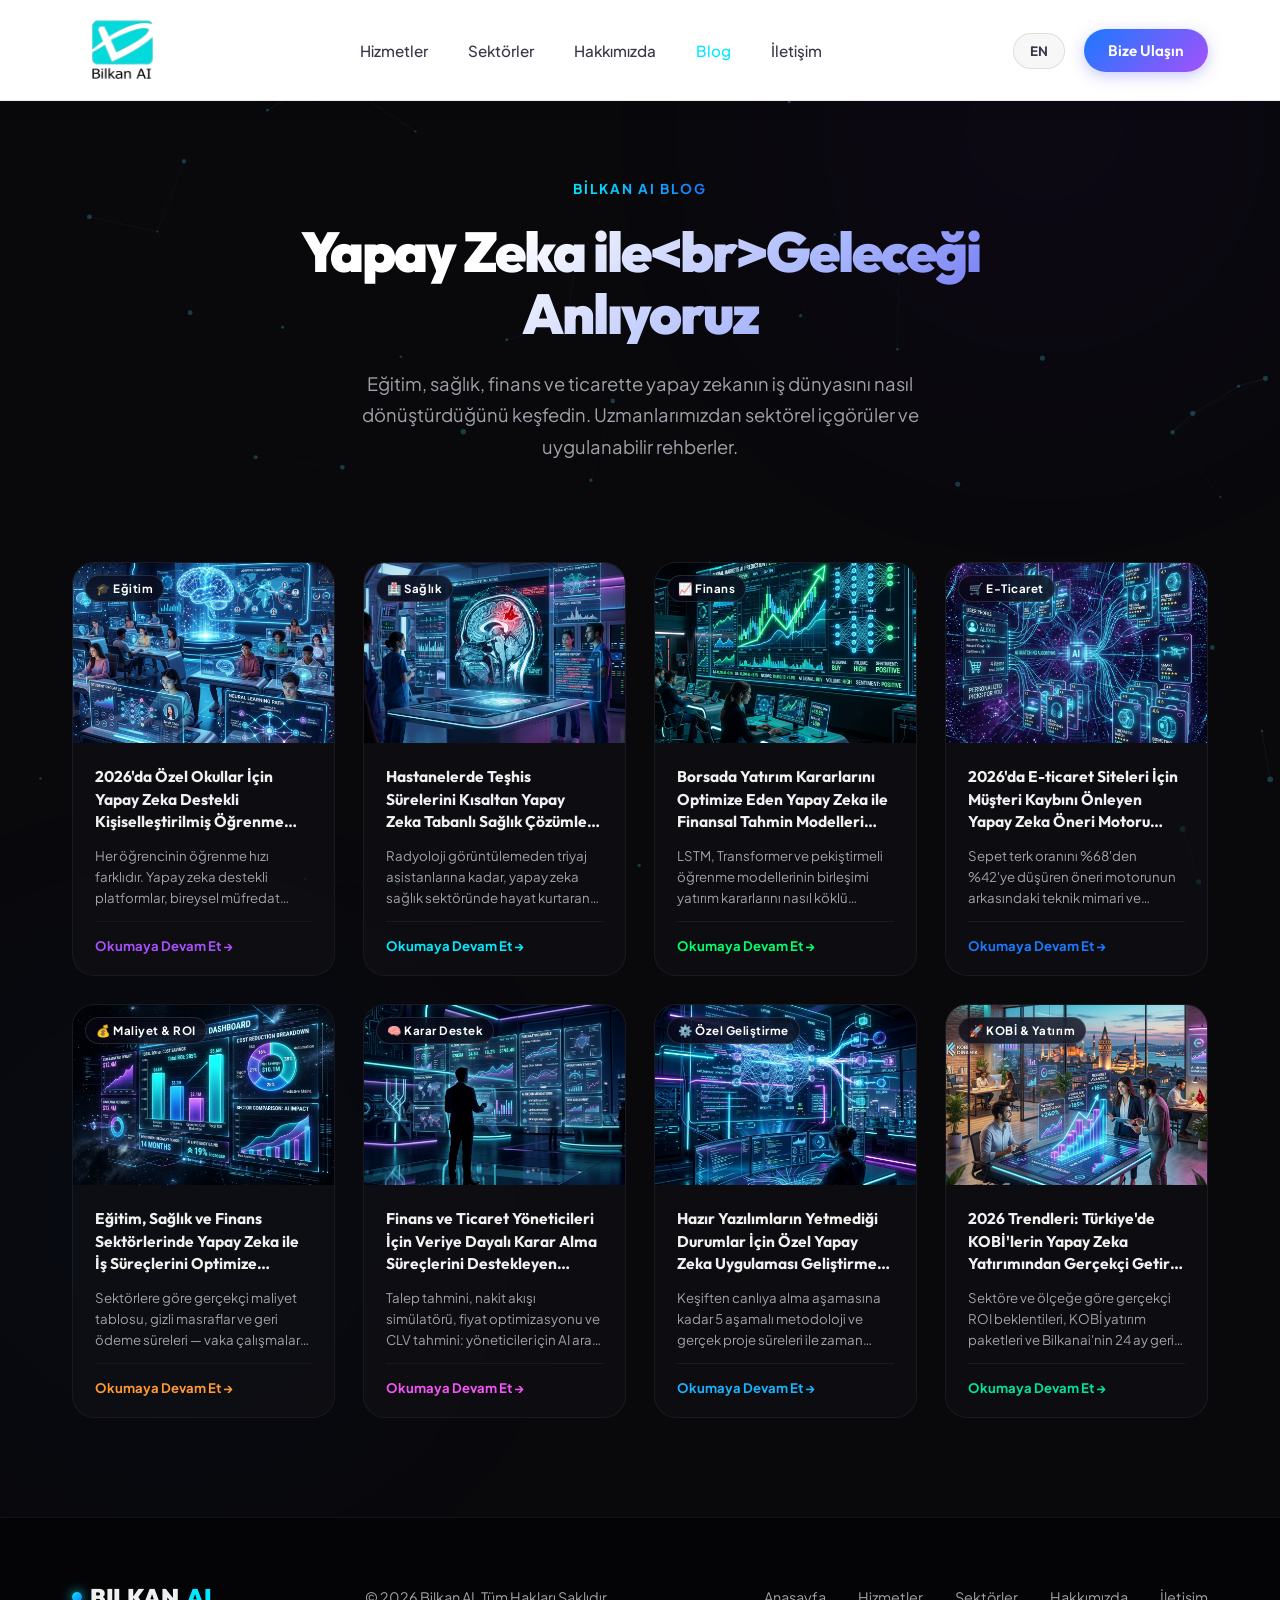
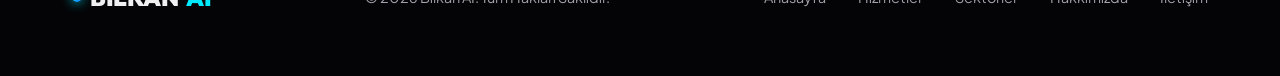
==== blog.html @ 45239075 "Initial commit with services grid and language switcher" ====
<!DOCTYPE html>
<html lang="tr">
<head>
  <meta charset="UTF-8">
  <meta name="viewport" content="width=device-width, initial-scale=1.0">
  <title data-tr="Blog – Bilkan AI | Yapay Zeka İçgörüleri" data-en="Blog – Bilkan AI | AI Insights">Blog – Bilkan AI | Yapay Zeka İçgörüleri</title>
  <meta name="description" content="Bilkan AI Blog: Eğitim, sağlık, finans ve ticarette yapay zekanın geleceğini şekillendiren içgörüler ve rehberler." data-tr-content="Bilkan AI Blog: Eğitim, sağlık, finans ve ticarette yapay zekanın geleceğini şekillendiren içgörüler ve rehberler." data-en-content="Bilkan AI Blog: Insights and guides shaping the future of AI in education, healthcare, finance, and commerce.">
  <link rel="stylesheet" href="styles.css">
  <link rel="stylesheet" href="blog.css">
</head>
<body>

  <!-- Neural Canvas Background -->
  <canvas id="neural-canvas"></canvas>
  <div class="glow-orb orb-purple"></div>
  <div class="glow-orb orb-blue"></div>

  <!-- Header -->
  <header>
    <div class="container nav-container">
      <a href="index.html" class="logo">
        <img src="bilkan ai_logo.png" alt="Bilkan AI Logo" class="logo-img">
      </a>
      <nav>
        <ul>
          <li><a href="index.html#hizmetler" data-tr="Hizmetler" data-en="Services">Hizmetler</a></li>
          <li><a href="index.html#sektorler" data-tr="Sektörler" data-en="Sectors">Sektörler</a></li>
          <li><a href="index.html#hakkimizda" data-tr="Hakkımızda" data-en="About Us">Hakkımızda</a></li>
          <li><a href="blog.html" class="nav-active" data-tr="Blog" data-en="Blog">Blog</a></li>
          <li><a href="index.html#iletisim" data-tr="İletişim" data-en="Contact">İletişim</a></li>
        </ul>
      </nav>
      <div class="header-actions">
        <button id="lang-switch" class="lang-btn" aria-label="Language Switcher">EN</button>
        <a href="index.html#iletisim" class="cta-btn" data-tr="Bize Ulaşın" data-en="Contact Us">Bize Ulaşın</a>
      </div>
    </div>
  </header>

  <!-- Blog Hero -->
  <section class="blog-hero">
    <div class="container">
      <div class="blog-hero-content">
        <span class="section-label" data-tr="Bilkan AI Blog" data-en="Bilkan AI Blog">Bilkan AI Blog</span>
        <h1 class="blog-hero-title" data-tr="Yapay Zeka ile<br>Geleceği Anlıyoruz" data-en="Understanding the<br>Future with AI">Yapay Zeka ile<br>Geleceği Anlıyoruz</h1>
        <p class="blog-hero-desc" data-tr="Eğitim, sağlık, finans ve ticarette yapay zekanın iş dünyasını nasıl dönüştürdüğünü keşfedin. Uzmanlarımızdan sektörel içgörüler ve uygulanabilir rehberler." data-en="Discover how artificial intelligence is transforming the business world in education, healthcare, finance, and commerce. Sectoral insights and actionable guides from our experts.">Eğitim, sağlık, finans ve ticarette yapay zekanın iş dünyasını nasıl dönüştürdüğünü keşfedin. Uzmanlarımızdan sektörel içgörüler ve uygulanabilir rehberler.</p>
      </div>
    </div>
  </section>

  <!-- Blog Cards Grid -->
  <section class="blog-cards-section">
    <div class="container">
      <div class="blog-grid" id="blog-grid">

        <!-- Card 1 -->
        <article class="blog-card" onclick="openPost('post-1')" style="--card-accent: hsl(270,95%,65%);">
          <div class="blog-card-img-wrap">
            <img src="blog_egitim.png" alt="Eğitimde Yapay Zeka" class="blog-card-img">
            <span class="blog-card-category" data-tr="🎓 Eğitim" data-en="🎓 Education">🎓 Eğitim</span>
          </div>
          <div class="blog-card-body">
            <h2 class="blog-card-title" data-tr="2026'da Özel Okullar İçin Yapay Zeka Destekli Kişiselleştirilmiş Öğrenme Platformu Nasıl Kurulur?" data-en="How to Set Up an AI-Powered Personalized Learning Platform for Private Schools in 2026?">2026'da Özel Okullar İçin Yapay Zeka Destekli Kişiselleştirilmiş Öğrenme Platformu Nasıl Kurulur?</h2>
            <p class="blog-card-excerpt" data-tr="Her öğrencinin öğrenme hızı farklıdır. Yapay zeka destekli platformlar, bireysel müfredat yolları çizerek akademik başarıyı kökten değiştiriyor." data-en="Every student's learning speed is different. AI-powered platforms change academic success by charting personalized curriculum paths.">Her öğrencinin öğrenme hızı farklıdır. Yapay zeka destekli platformlar, bireysel müfredat yolları çizerek akademik başarıyı kökten değiştiriyor.</p>
            <div class="blog-card-footer">
              <span class="blog-card-read" data-tr="Okumaya Devam Et →" data-en="Continue Reading →">Okumaya Devam Et →</span>
            </div>
          </div>
        </article>

        <!-- Card 2 -->
        <article class="blog-card" onclick="openPost('post-2')" style="--card-accent: hsl(185,100%,50%);">
          <div class="blog-card-img-wrap">
            <img src="blog_saglik.png" alt="Sağlıkta Yapay Zeka" class="blog-card-img">
            <span class="blog-card-category" data-tr="🏥 Sağlık" data-en="🏥 Healthcare">🏥 Sağlık</span>
          </div>
          <div class="blog-card-body">
            <h2 class="blog-card-title" data-tr="Hastanelerde Teşhis Sürelerini Kısaltan Yapay Zeka Tabanlı Sağlık Çözümleri Nelerdir?" data-en="What are the AI-Based Healthcare Solutions that Shorten Diagnosis Times in Hospitals?">Hastanelerde Teşhis Sürelerini Kısaltan Yapay Zeka Tabanlı Sağlık Çözümleri Nelerdir?</h2>
            <p class="blog-card-excerpt" data-tr="Radyoloji görüntülemeden triyaj asistanlarına kadar, yapay zeka sağlık sektöründe hayat kurtaran devrim yapıyor." data-en="From radiology imaging to triage assistants, artificial intelligence is making a life-saving revolution in the healthcare sector.">Radyoloji görüntülemeden triyaj asistanlarına kadar, yapay zeka sağlık sektöründe hayat kurtaran devrim yapıyor.</p>
            <div class="blog-card-footer">
              <span class="blog-card-read" data-tr="Okumaya Devam Et →" data-en="Continue Reading →">Okumaya Devam Et →</span>
            </div>
          </div>
        </article>

        <!-- Card 3 -->
        <article class="blog-card" onclick="openPost('post-3')" style="--card-accent: hsl(145,100%,50%);">
          <div class="blog-card-img-wrap">
            <img src="blog_finans.png" alt="Finansta Yapay Zeka" class="blog-card-img">
            <span class="blog-card-category" data-tr="📈 Finans" data-en="📈 Finance">📈 Finans</span>
          </div>
          <div class="blog-card-body">
            <h2 class="blog-card-title" data-tr="Borsada Yatırım Kararlarını Optimize Eden Yapay Zeka ile Finansal Tahmin Modelleri Nasıl Çalışır?" data-en="How Do Financial Prediction Models Work with AI to Optimize Investment Decisions in the Stock Market?">Borsada Yatırım Kararlarını Optimize Eden Yapay Zeka ile Finansal Tahmin Modelleri Nasıl Çalışır?</h2>
            <p class="blog-card-excerpt" data-tr="LSTM, Transformer ve pekiştirmeli öğrenme modellerinin birleşimi yatırım kararlarını nasıl köklü biçimde değiştiriyor?" data-en="How does the combination of LSTM, Transformer, and reinforcement learning models fundamentally change investment decisions?">LSTM, Transformer ve pekiştirmeli öğrenme modellerinin birleşimi yatırım kararlarını nasıl köklü biçimde değiştiriyor?</p>
            <div class="blog-card-footer">
              <span class="blog-card-read" data-tr="Okumaya Devam Et →" data-en="Continue Reading →">Okumaya Devam Et →</span>
            </div>
          </div>
        </article>

        <!-- Card 4 -->
        <article class="blog-card" onclick="openPost('post-4')" style="--card-accent: hsl(215,100%,55%);">
          <div class="blog-card-img-wrap">
            <img src="blog_eticaret.png" alt="E-ticarette Yapay Zeka" class="blog-card-img">
            <span class="blog-card-category" data-tr="🛒 E-Ticaret" data-en="🛒 E-Commerce">🛒 E-Ticaret</span>
          </div>
          <div class="blog-card-body">
            <h2 class="blog-card-title" data-tr="2026'da E-ticaret Siteleri İçin Müşteri Kaybını Önleyen Yapay Zeka Öneri Motoru Nasıl Geliştirilir?" data-en="How to Develop an AI Recommendation Engine that Prevents Customer Churn for E-commerce Sites in 2026?">2026'da E-ticaret Siteleri İçin Müşteri Kaybını Önleyen Yapay Zeka Öneri Motoru Nasıl Geliştirilir?</h2>
            <p class="blog-card-excerpt" data-tr="Sepet terk oranını %68'den %42'ye düşüren öneri motorunun arkasındaki teknik mimari ve gerçek dünya senaryoları." data-en="The technical architecture and real-world scenarios behind the recommendation engine that drops cart abandonment from 68% to 42%.">Sepet terk oranını %68'den %42'ye düşüren öneri motorunun arkasındaki teknik mimari ve gerçek dünya senaryoları.</p>
            <div class="blog-card-footer">
              <span class="blog-card-read" data-tr="Okumaya Devam Et →" data-en="Continue Reading →">Okumaya Devam Et →</span>
            </div>
          </div>
        </article>

        <!-- Card 5 -->
        <article class="blog-card" onclick="openPost('post-5')" style="--card-accent: hsl(30,100%,60%);">
          <div class="blog-card-img-wrap">
            <img src="blog_maliyet.png" alt="Yapay Zeka Maliyeti" class="blog-card-img">
            <span class="blog-card-category" data-tr="💰 Maliyet & ROI" data-en="💰 Cost & ROI">💰 Maliyet & ROI</span>
          </div>
          <div class="blog-card-body">
            <h2 class="blog-card-title" data-tr="Eğitim, Sağlık ve Finans Sektörlerinde Yapay Zeka ile İş Süreçlerini Optimize Etmenin Maliyeti Nedir?" data-en="What is the Cost of Optimizing Business Processes with AI in Education, Healthcare, and Finance Sectors?">Eğitim, Sağlık ve Finans Sektörlerinde Yapay Zeka ile İş Süreçlerini Optimize Etmenin Maliyeti Nedir?</h2>
            <p class="blog-card-excerpt" data-tr="Sektörlere göre gerçekçi maliyet tablosu, gizli masraflar ve geri ödeme süreleri — vaka çalışmaları ile." data-en="Realistic cost tables by sector, hidden expenses, and payback periods — with case studies.">Sektörlere göre gerçekçi maliyet tablosu, gizli masraflar ve geri ödeme süreleri — vaka çalışmaları ile.</p>
            <div class="blog-card-footer">
              <span class="blog-card-read" data-tr="Okumaya Devam Et →" data-en="Continue Reading →">Okumaya Devam Et →</span>
            </div>
          </div>
        </article>

        <!-- Card 6 -->
        <article class="blog-card" onclick="openPost('post-6')" style="--card-accent: hsl(300,90%,65%);">
          <div class="blog-card-img-wrap">
            <img src="blog_karar.png" alt="Karar Destek Sistemleri" class="blog-card-img">
            <span class="blog-card-category" data-tr="🧠 Karar Destek" data-en="🧠 Decision Support">🧠 Karar Destek</span>
          </div>
          <div class="blog-card-body">
            <h2 class="blog-card-title" data-tr="Finans ve Ticaret Yöneticileri İçin Veriye Dayalı Karar Alma Süreçlerini Destekleyen Yapay Zeka Araçları Hangileridir?" data-en="Which AI Tools Support Data-Driven Decision-Making Processes for Finance and Commerce Managers?">Finans ve Ticaret Yöneticileri İçin Veriye Dayalı Karar Alma Süreçlerini Destekleyen Yapay Zeka Araçları Hangileridir?</h2>
            <p class="blog-card-excerpt" data-tr="Talep tahmini, nakit akışı simülatörü, fiyat optimizasyonu ve CLV tahmini: yöneticiler için AI araç seti." data-en="Demand forecasting, cash flow simulator, price optimization, and CLV prediction: the AI toolkit for managers.">Talep tahmini, nakit akışı simülatörü, fiyat optimizasyonu ve CLV tahmini: yöneticiler için AI araç seti.</p>
            <div class="blog-card-footer">
              <span class="blog-card-read" data-tr="Okumaya Devam Et →" data-en="Continue Reading →">Okumaya Devam Et →</span>
            </div>
          </div>
        </article>

        <!-- Card 7 -->
        <article class="blog-card" onclick="openPost('post-7')" style="--card-accent: hsl(200,100%,55%);">
          <div class="blog-card-img-wrap">
            <img src="blog_ozel.png" alt="Özel Yapay Zeka Geliştirme" class="blog-card-img">
            <span class="blog-card-category" data-tr="⚙️ Özel Geliştirme" data-en="⚙️ Custom Dev">⚙️ Özel Geliştirme</span>
          </div>
          <div class="blog-card-body">
            <h2 class="blog-card-title" data-tr="Hazır Yazılımların Yetmediği Durumlar İçin Özel Yapay Zeka Uygulaması Geliştirmek Ne Kadar Sürer?" data-en="How Long Does It Take to Develop a Custom AI Application When Ready-Made Software is Not Enough?">Hazır Yazılımların Yetmediği Durumlar İçin Özel Yapay Zeka Uygulaması Geliştirmek Ne Kadar Sürer?</h2>
            <p class="blog-card-excerpt" data-tr="Keşiften canlıya alma aşamasına kadar 5 aşamalı metodoloji ve gerçek proje süreleri ile zaman çizelgeleri." data-en="A 5-phase methodology from discovery to launch, along with real project durations and timelines.">Keşiften canlıya alma aşamasına kadar 5 aşamalı metodoloji ve gerçek proje süreleri ile zaman çizelgeleri.</p>
            <div class="blog-card-footer">
              <span class="blog-card-read" data-tr="Okumaya Devam Et →" data-en="Continue Reading →">Okumaya Devam Et →</span>
            </div>
          </div>
        </article>

        <!-- Card 8 -->
        <article class="blog-card" onclick="openPost('post-8')" style="--card-accent: hsl(160,100%,45%);">
          <div class="blog-card-img-wrap">
            <img src="blog_kobi.png" alt="KOBİ Yapay Zeka Yatırımı" class="blog-card-img">
            <span class="blog-card-category" data-tr="🚀 KOBİ & Yatırım" data-en="🚀 SMB & Investment">🚀 KOBİ & Yatırım</span>
          </div>
          <div class="blog-card-body">
            <h2 class="blog-card-title" data-tr="2026 Trendleri: Türkiye'de KOBİ'lerin Yapay Zeka Yatırımından Gerçekçi Getiri Beklentileri Neler Olmalı?" data-en="2026 Trends: What Should Be Realistic Return Expectations from AI Investment for SMBs in Turkey?">2026 Trendleri: Türkiye'de KOBİ'lerin Yapay Zeka Yatırımından Gerçekçi Getiri Beklentileri Neler Olmalı?</h2>
            <p class="blog-card-excerpt" data-tr="Sektöre ve ölçeğe göre gerçekçi ROI beklentileri, KOBİ yatırım paketleri ve Bilkanai'nin 24 ay geri ödeme garantisi." data-en="Realistic ROI expectations by sector and scale, SMB investment packages, and Bilkanai's 24-month payback guarantee.">Sektöre ve ölçeğe göre gerçekçi ROI beklentileri, KOBİ yatırım paketleri ve Bilkanai'nin 24 ay geri ödeme garantisi.</p>
            <div class="blog-card-footer">
              <span class="blog-card-read" data-tr="Okumaya Devam Et →" data-en="Continue Reading →">Okumaya Devam Et →</span>
            </div>
          </div>
        </article>

      </div>
    </div>
  </section>

  <!-- ====== POST MODAL OVERLAY ====== -->
  <div class="post-overlay" id="post-overlay" onclick="closePost(event)">
    <div class="post-modal" id="post-modal">
      <button class="post-close" onclick="closePost(null, true)" aria-label="Kapat">✕</button>
      <div class="post-modal-inner" id="post-modal-inner"></div>
    </div>
  </div>

  <!-- ====== POST CONTENT TEMPLATES (hidden) ====== -->
  <div style="display:none">

    <!-- POST 1 TR -->
    <div id="post-1-tr">
      <div class="post-hero-img"><img src="blog_egitim.png" alt="Eğitimde Yapay Zeka"></div>
      <div class="post-meta"><span class="post-category-badge" style="--c:hsl(270,95%,65%)">🎓 Eğitim Odağı</span></div>
      <h1>2026'da Özel Okullar İçin Yapay Zeka Destekli Kişiselleştirilmiş Öğrenme Platformu Nasıl Kurulur?</h1>
      <p>Eğitim sektörü, son 5 yılda dijital dönüşümün en hızlı yaşandığı alanların başında geliyor. Özellikle özel okullar, öğrenci memnuniyetini ve akademik başarıyı artırmak için yapay zeka çözümlerine yöneliyor. Peki, 2026 yılında bir özel okul, tamamen kişiselleştirilmiş bir yapay zeka öğrenme platformunu nasıl hayata geçirebilir? İşte adım adım rehber.</p>
      <h2>Neden Kişiselleştirilmiş Öğrenme?</h2>
      <p>Her öğrencinin öğrenme hızı, tarzı ve güçlü/zayıf yönleri farklıdır. Geleneksel eğitimde "tek beden herkese uyar" yaklaşımı, birçok öğrencinin potansiyelini tam olarak kullanmasını engeller. Yapay zeka destekli platformlar, öğrencinin:</p>
      <ul><li>Hangi konularda zorlandığını,</li><li>Hangi saatlerde daha verimli çalıştığını,</li><li>Hangi öğrenme materyallerine (video, metin, interaktif test) daha iyi yanıt verdiğini analiz eder.</li></ul>
      <h2>Kurulum İçin Gereken Adımlar</h2>
      <h3>1. İhtiyaç Analizi ve Veri Toplama</h3>
      <p>Öncelikle okulun mevcut altyapısı değerlendirilir. Öğrencilerin geçmiş sınav sonuçları, devamsızlık kayıtları ve ders içi performans verileri anonimleştirilerek bir veri havuzu oluşturulur. Bu veriler, yapay zeka modelinin eğitilmesi için temel oluşturur.</p>
      <h3>2. Doğru Yapay Zeka Modelinin Seçilmesi</h3>
      <p>Bilkanai olarak, her okulun ihtiyacına göre farklı modeller öneriyoruz:</p>
      <ul><li><strong>Takviyeli öğrenme modelleri:</strong> Öğrencinin doğru cevaplarını ödüllendirerek motive eder.</li><li><strong>Doğal dil işleme (NLP):</strong> Öğrencinin yazılı ödevlerini anlamlandırır ve geri bildirim verir.</li><li><strong>Derin öğrenme:</strong> Öğrencinin uzun vadeli öğrenme kalıplarını analiz eder.</li></ul>
      <h3>3. Platform Entegrasyonu</h3>
      <p>Platform, okulun mevcut öğrenme yönetim sistemi (LMS) ile entegre çalışmalıdır. Öğretmenler, platform üzerinden öğrencilerinin anlık ilerleme raporlarını görebilir ve müdahale edebilir.</p>
      <h3>4. Öğretmen Eğitimi ve Adaptasyon Süreci</h3>
      <p>Yapay zeka, öğretmenin yerini almaz, onun işini kolaylaştırır. Öğretmenler, platformun raporlarını nasıl okuyacakları ve hangi durumlarda devreye girecekleri konusunda eğitilmelidir.</p>
      <h3>5. Sürekli İyileştirme ve Güncelleme</h3>
      <p>Yapay zeka modeli, her yeni veriyle kendini günceller. Bu nedenle platform kurulduktan sonra düzenli bakım & model yeniden eğitimi gerekir.</p>
      <h2>Örnek Kullanım Senaryosu</h2>
      <p>Bir özel okulda matematik dersinde öğrencilerin %40'ı kesirler konusunda zorlanmaktadır. Yapay zeka platformu, bu öğrencileri tespit eder ve her birine konuyu anlatan kısa videolar, adım adım çözümlü sorular ve sadece kesirler üzerine interaktif oyunlar önerir. 3 ay sonunda, zorlanan öğrencilerin <strong>%75'i başarı seviyesini ortalama üstüne çıkarır.</strong></p>
      <h2>2026 Trendleri: Neler Değişecek?</h2>
      <ul><li><strong>Sesli asistan entegrasyonu:</strong> Öğrenciler, "Sana bir sorum var" diyerek platformla konuşabilecek.</li><li><strong>Duygu analizi:</strong> Yapay zeka, öğrencinin ses tonundan motivasyon düşüklüğünü algılayacak.</li><li><strong>AR/VR ile birleşme:</strong> Soyut konular artırılmış gerçeklikle somut hale getirilecek.</li></ul>
      <div class="post-cta-box">
        <h3>Bilkanai Farkı</h3>
        <p>Biz, sadece bir yazılım sunmuyoruz. Okulunuzun ihtiyaçlarına özel: Veri gizliliği politikaları (KVKK ve GDPR uyumlu), öğretmen eğitim programları, 7/24 teknik destek ve model güncelleme hizmeti sağlıyoruz.</p>
        <a href="index.html#iletisim" class="btn-primary" style="text-decoration:none; display:inline-flex; align-items:center; gap:.5rem;">Bize Ulaşın →</a>
      </div>
    </div>

    <!-- POST 1 EN -->
    <div id="post-1-en">
      <div class="post-hero-img"><img src="blog_egitim.png" alt="AI in Education"></div>
      <div class="post-meta"><span class="post-category-badge" style="--c:hsl(270,95%,65%)">🎓 Education Focus</span></div>
      <h1>How to Set Up an AI-Powered Personalized Learning Platform for Private Schools in 2026?</h1>
      <p>The education sector has been at the forefront of the fastest digital transformation over the past 5 years. Especially private schools are turning to AI solutions to increase student satisfaction and academic success. So, how can a private school implement a fully personalized AI learning platform in 2026? Here is the step-by-step guide.</p>
      <h2>Why Personalized Learning?</h2>
      <p>Every student's learning speed, style, and strengths/weaknesses are different. Traditional education's "one size fits all" approach prevents many students from fully realizing their potential. AI-powered platforms analyze the student's:</p>
      <ul><li>Which subjects they struggle with,</li><li>Which hours they study most productively,</li><li>Which learning materials (video, text, interactive tests) they respond to better.</li></ul>
      <h2>Steps Required for Setup</h2>
      <h3>1. Needs Analysis and Data Collection</h3>
      <p>First, the school's existing infrastructure is evaluated. Students' past exam results, attendance records, and in-class performance data are anonymized to create a data pool. This data forms the basis for training the AI model.</p>
      <h3>2. Choosing the Right AI Model</h3>
      <p>As Bilkan AI, we suggest different models according to the needs of each school:</p>
      <ul><li><strong>Reinforcement learning models:</strong> Motivate students by rewarding correct answers.</li><li><strong>Natural language processing (NLP):</strong> Understand students' written homework and provide feedback.</li><li><strong>Deep learning:</strong> Analyze students' long-term learning patterns.</li></ul>
      <h3>3. Platform Integration</h3>
      <p>The platform must work integrated with the school's existing learning management system (LMS). Teachers can see their students' real-time progress reports and intervene when necessary.</p>
      <h3>4. Teacher Training and Adaptation Process</h3>
      <p>AI does not replace the teacher; it makes their job easier. Teachers must be trained on how to read the platform's reports and in which situations to intervene.</p>
      <h3>5. Continuous Improvement and Updates</h3>
      <p>The AI model updates itself with each new data point. Therefore, regular maintenance and model retraining are required after the platform is set up.</p>
      <h2>Sample Usage Scenario</h2>
      <p>In a private school math class, 40% of the students struggle with fractions. The AI platform detects these students and suggests short videos explaining the topic, step-by-step solved questions, and interactive games specifically on fractions for each of them. After 3 months, <strong>75% of the struggling students raise their success level to above average.</strong></p>
      <h2>2026 Trends: What Will Change?</h2>
      <ul><li><strong>Voice assistant integration:</strong> Students will be able to speak with the platform, saying "I have a question for you."</li><li><strong>Sentiment analysis:</strong> The AI will detect drops in motivation from the student's tone of voice.</li><li><strong>AR/VR merging:</strong> Abstract subjects will be made concrete with augmented reality.</li></ul>
      <div class="post-cta-box">
        <h3>Bilkan AI Difference</h3>
        <p>We do not just offer software. We provide solutions customized to your school's needs: Data privacy policies (KVKK and GDPR compliant), teacher training programs, 24/7 technical support, and model update services.</p>
        <a href="index.html#iletisim" class="btn-primary" style="text-decoration:none; display:inline-flex; align-items:center; gap:.5rem;">Contact Us →</a>
      </div>
    </div>

    <!-- POST 2 TR -->
    <div id="post-2-tr">
      <div class="post-hero-img"><img src="blog_saglik.png" alt="Sağlıkta Yapay Zeka"></div>
      <div class="post-meta"><span class="post-category-badge" style="--c:hsl(185,100%,50%)">🏥 Sağlık Odağı</span></div>
      <h1>Hastanelerde Teşhis Sürelerini Kısaltan Yapay Zeka Tabanlı Sağlık Çözümleri Nelerdir?</h1>
      <p>Sağlık sektöründe zaman, her şeyden önemlidir. Yanlış veya geç konulan bir teşhis, hayatlara mal olabilir. Yapay zeka, özellikle görüntüleme, laboratuvar sonuçları ve hasta geçmişi analizinde devrim yaratıyor.</p>
      <h2>Radyoloji ve Görüntüleme: Yapay Zeka Radyologlara Nasıl Yardımcı Olur?</h2>
      <p><strong>Problem:</strong> Bir radyolog, günde yüzlerce röntgen, MR veya tomografi görüntüsü incelemek zorundadır. İnsan gözü, erken evredeki küçük tümörleri veya kılcal çatlakları kaçırabilir.</p>
      <p><strong>Çözüm:</strong> Bilkanai'nin geliştirdiği derin öğrenme tabanlı görüntü analiz modelleri, bir görüntüyü saniyeler içinde tarar:</p>
      <ul><li><strong>Akciğer kanseri taraması:</strong> İnsan gözünün kaçırabileceği 2 mm'lik bir nodülü tespit eder.</li><li><strong>Beyin kanaması:</strong> BT görüntüsünü 30 saniyede analiz eder.</li><li><strong>Kemik kırıkları:</strong> Epifiz plağı bölgesindeki çatlakları %98 doğrulukla bulur.</li></ul>
      <div class="post-stat-row"><div class="post-stat"><span class="stat-num">45 dk</span><span class="stat-label">Eski teşhis süresi</span></div><div class="post-stat-arrow">→</div><div class="post-stat"><span class="stat-num" style="color:var(--accent-cyan)">8 dk</span><span class="stat-label">AI ile teşhis süresi</span></div></div>
      <h2>Laboratuvar Sonuçları Analizi</h2>
      <p>Bir kan tahlilinde 40'tan fazla parametre vardır. Yapay zeka modelimiz, tüm parametreleri birbiriyle ilişkilendirerek gizli enfeksiyonları, metabolik sendrom riskini ve hormonal dengesizlikleri rutin tahlillerde bile yakalayabilir.</p>
      <h2>Hasta Geçmişi ve Semptom Analizi: Triyajda Devrim</h2>
      <p>Bilkanai'nin NLP tabanlı triyaj asistanı, hastanın şikayetlerini, geçmiş hastalıklarını, kullandığı ilaçları, yaş ve cinsiyet bilgilerini analiz ederek bir risk skoru üretir.</p>
      <h2>2026 Trendleri</h2>
      <ul><li><strong>Giyilebilir cihaz entegrasyonu:</strong> EKG ve uyku verileri anlık analiz edilecek.</li><li><strong>Genetik veri analizi:</strong> Hastalık yatkınlıkları genomdan tahmin edilecek.</li><li><strong>Tele-tıp ile birleşme:</strong> Görüntülü muayenede AI arka planda tanı önerecek.</li></ul>
      <div class="post-cta-box">
        <h3>Bilkanai Farkı</h3>
        <p>Modellerimiz Türk hastanelerinin gerçek verileriyle eğitilmiştir, tıp fakültelerindeki uzman hekimlerle birlikte geliştirilmiştir.</p>
        <a href="index.html#iletisim" class="btn-primary" style="text-decoration:none; display:inline-flex; align-items:center; gap:.5rem;">Bize Ulaşın →</a>
      </div>
    </div>

    <!-- POST 2 EN -->
    <div id="post-2-en">
      <div class="post-hero-img"><img src="blog_saglik.png" alt="AI in Healthcare"></div>
      <div class="post-meta"><span class="post-category-badge" style="--c:hsl(185,100%,50%)">🏥 Healthcare Focus</span></div>
      <h1>What are the AI-Based Healthcare Solutions that Shorten Diagnosis Times in Hospitals?</h1>
      <p>In the healthcare sector, time is everything. A wrong or late diagnosis can cost lives. Artificial intelligence is making a revolution especially in imaging, laboratory results, and patient history analysis.</p>
      <h2>Radiology and Imaging: How AI Helps Radiologists</h2>
      <p><strong>Problem:</strong> A radiologist has to examine hundreds of X-ray, MRI, or CT images a day. The human eye can miss small early-stage tumors or hairline fractures.</p>
      <p><strong>Solution:</strong> Bilkan AI's deep learning-based image analysis models scan an image within seconds:</p>
      <ul><li><strong>Lung cancer screening:</strong> Detects a 2 mm nodule that the human eye might miss.</li><li><strong>Brain hemorrhage:</strong> Analyzes a CT image in 30 seconds.</li><li><strong>Bone fractures:</strong> Finds fractures in the epiphyseal plate area with 98% accuracy.</li></ul>
      <div class="post-stat-row"><div class="post-stat"><span class="stat-num">45 min</span><span class="stat-label">Old Diagnosis Time</span></div><div class="post-stat-arrow">→</div><div class="post-stat"><span class="stat-num" style="color:var(--accent-cyan)">8 min</span><span class="stat-label">Diagnosis with AI</span></div></div>
      <h2>Laboratory Results Analysis</h2>
      <p>There are over 40 parameters in a blood test. Our AI model correlates all parameters to detect hidden infections, metabolic syndrome risks, and hormonal imbalances even in routine tests.</p>
      <h2>Patient History and Symptom Analysis: A Revolution in Triage</h2>
      <p>Bilkan AI's NLP-based triage assistant analyzes the patient's complaints, history, medications, age, and gender info to produce a risk score.</p>
      <h2>2026 Trends</h2>
      <ul><li><strong>Wearable device integration:</strong> ECG and sleep data will be analyzed in real-time.</li><li><strong>Genetic data analysis:</strong> Disease predispositions will be predicted from the genome.</li><li><strong>Tele-medicine integration:</strong> AI will recommend diagnoses in the background during video exams.</li></ul>
      <div class="post-cta-box">
        <h3>Bilkan AI Difference</h3>
        <p>Our models are trained on real Turkish hospital data and developed together with medical specialists from top faculties.</p>
        <a href="index.html#iletisim" class="btn-primary" style="text-decoration:none; display:inline-flex; align-items:center; gap:.5rem;">Contact Us →</a>
      </div>
    </div>

    <!-- POST 3 TR -->
    <div id="post-3-tr">
      <div class="post-hero-img"><img src="blog_finans.png" alt="Finansta Yapay Zeka"></div>
      <div class="post-meta"><span class="post-category-badge" style="--c:hsl(145,100%,50%)">📈 Finans Odağı</span></div>
      <h1>Borsada Yatırım Kararlarını Optimize Eden Yapay Zeka ile Finansal Tahmin Modelleri Nasıl Çalışır?</h1>
      <p>Finans piyasaları, yüzlerce değişkenin aynı anda etkileşime girdiği karmaşık bir sistemdir. Yapay zeka ise tüm bu verileri milisaniyeler içinde işler ve en uygun yatırım kararını önerir.</p>
      <h2>Bilkanai Finans Modeli Nasıl Çalışır?</h2>
      <h3>Katman 1 – Veri Toplama ve Temizleme</h3>
      <p>Saniyede 10.000'den fazla veri noktası toplanır: hisse fiyatları, makroekonomik veriler, şirket haberleri ve sosyal medya duygu analizi.</p>
      <h3>Katman 2 – Öngörü Modelleri</h3>
      <ul><li><strong>LSTM:</strong> Zaman serisi verilerini analiz eder.</li><li><strong>Transformer modelleri:</strong> Haber metinlerindeki duyguyu sınıflandırır.</li><li><strong>Pekiştirmeli öğrenme:</strong> Sanal ortamda kârı maksimize etmeyi öğrenir.</li><li><strong>Topluluk öğrenmesi:</strong> Üç modelin tahminlerini birleştirerek nihai kararı verir.</li></ul>
      <h3>Katman 3 – Risk Yönetimi</h3>
      <p>Her tahminin yanında bir güven aralığı ve beklenen volatilite hesaplanır.</p>
      <div class="post-stat-row"><div class="post-stat"><span class="stat-num">%67</span><span class="stat-label">Günlük yön tahmini</span></div><div class="post-stat"><span class="stat-num" style="color:var(--accent-cyan)">%71</span><span class="stat-label">Haftalık başarı</span></div><div class="post-stat"><span class="stat-num" style="color:var(--accent-green)">%74</span><span class="stat-label">Aylık başarı</span></div></div>
      <h2>Gerçek Hayattan Kullanım Senaryoları</h2>
      <p><strong>Günlük yatırımcı:</strong> Ali Bey, her gün 1 saatini borsaya ayırıyor. Bilkanai mobil uygulaması sabah saat 09:30'da: <em>"Bugün THYAO için alım sinyali. Hedef fiyat: 315 TL, stop-loss: 298 TL."</em></p>
      <p><strong>Portföy yöneticisi:</strong> Bankacılık hisselerinde anormal alış emri tespit edildiğinde, yapay zeka saatlik olarak ağırlık önerisini günceller.</p>
      <div class="post-cta-box">
        <h3>Bilkanai Farkı</h3>
        <p>Modellerimiz Türkiye piyasalarına özel olarak eğitilmiştir (BIST, VİOP, Döviz). Geçmiş 10 yılın 50 milyondan fazla işlem verisini analiz ettik.</p>
        <a href="index.html#iletisim" class="btn-primary" style="text-decoration:none; display:inline-flex; align-items:center; gap:.5rem;">Bize Ulaşın →</a>
      </div>
    </div>

    <!-- POST 3 EN -->
    <div id="post-3-en">
      <div class="post-hero-img"><img src="blog_finans.png" alt="AI in Finance"></div>
      <div class="post-meta"><span class="post-category-badge" style="--c:hsl(145,100%,50%)">📈 Finance Focus</span></div>
      <h1>How Do Financial Prediction Models Work with AI to Optimize Investment Decisions in the Stock Market?</h1>
      <p>Financial markets are a complex system where hundreds of variables interact simultaneously. AI processes all this data within milliseconds and suggests the most optimal investment decision.</p>
      <h2>How the Bilkan AI Finance Model Works</h2>
      <h3>Layer 1 – Data Collection and Cleaning</h3>
      <p>More than 10,000 data points are collected per second: stock prices, macroeconomic data, corporate news, and social media sentiment analysis.</p>
      <h3>Layer 2 – Forecasting Models</h3>
      <ul><li><strong>LSTM:</strong> Analyzes time series data.</li><li><strong>Transformer models:</strong> Classifies sentiment in news texts.</li><li><strong>Reinforcement learning:</strong> Learns to maximize profit in simulated environments.</li><li><strong>Ensemble learning:</strong> Combines the predictions of the three models to make the final decision.</li></ul>
      <h3>Layer 3 – Risk Management</h3>
      <p>Alongside each prediction, a confidence interval and expected volatility are calculated.</p>
      <div class="post-stat-row"><div class="post-stat"><span class="stat-num">67%</span><span class="stat-label">Daily Trend Pred.</span></div><div class="post-stat"><span class="stat-num" style="color:var(--accent-cyan)">71%</span><span class="stat-label">Weekly Success</span></div><div class="post-stat"><span class="stat-num" style="color:var(--accent-green)">74%</span><span class="stat-label">Monthly Success</span></div></div>
      <h2>Real-Life Usage Scenarios</h2>
      <p><strong>Daily Trader:</strong> Mr. Ali devotes 1 hour a day to the stock market. The Bilkan AI mobile app sends at 09:30 AM: <em>"Buy signal for THYAO today. Target price: 315 TL, stop-loss: 298 TL."</em></p>
      <p><strong>Portfolio Manager:</strong> When abnormal buy orders are detected in banking stocks, the AI updates the weight recommendation hourly.</p>
      <div class="post-cta-box">
        <h3>Bilkan AI Difference</h3>
        <p>Our models are trained specifically for Turkish markets (BIST, VIOP, Foreign Exchange). We analyzed more than 50 million transaction data points from the past 10 years.</p>
        <a href="index.html#iletisim" class="btn-primary" style="text-decoration:none; display:inline-flex; align-items:center; gap:.5rem;">Contact Us →</a>
      </div>
    </div>

    <!-- POST 4 TR -->
    <div id="post-4-tr">
      <div class="post-hero-img"><img src="blog_eticaret.png" alt="E-ticarette Yapay Zeka"></div>
      <div class="post-meta"><span class="post-category-badge" style="--c:hsl(215,100%,55%)">🛒 Ticaret / E-ticaret Odağı</span></div>
      <h1>2026'da E-ticaret Siteleri İçin Müşteri Kaybını Önleyen Yapay Zeka Öneri Motoru Nasıl Geliştirilir?</h1>
      <p>E-ticarette en büyük sorunlardan biri sepet terki ve müşteri kaybıdır. Yapay zeka öneri motorları, doğru ürünü, doğru anda, doğru fiyatla sunarak bu kaybı önler.</p>
      <h2>Sepet Terkinin Nedenleri ve Yapay Zeka Çözümleri</h2>
      <p><strong>Neden 1: Beklenmedik ek maliyetler</strong><br>Çözüm: Yapay zeka, daha ödeme ekranına gelmeden kargo ücretini tahmin eder ve kargo bedava kampanyalı tamamlayıcı ürün önerir.</p>
      <p><strong>Neden 2: Kararsızlık</strong><br>Çözüm: Kullanıcının ürünü piyasa ortalamasının %10 üzerindeyse, sepette alternatif önerisi gösterir.</p>
      <p><strong>Neden 3: Dikkat dağılması</strong><br>Çözüm: 10 dakikadan uzun süre bekleyen kullanıcıya "Sepetini kurtar, %5 indirim: SEPET5" gönderilir.</p>
      <h2>Öneri Motorunun Teknik Mimarisi</h2>
      <p><strong>İşbirlikçi filtreleme + İçerik tabanlı filtreleme:</strong> "Sizin gibi kullanıcılar bunu da aldı" ve "Bu ürünün rengini beğendiyseniz" önerilerini hibrit olarak sunar.</p>
      <p><strong>Gerçek zamanlı A/B testi:</strong> Her kullanıcıya aynı anda 3 farklı öneri seti gönderilir, hangisinin dönüşüm oranı yüksekse o öğrenilir.</p>
      <div class="post-stat-row"><div class="post-stat"><span class="stat-num">%68</span><span class="stat-label">Eski sepet terk oranı</span></div><div class="post-stat-arrow">→</div><div class="post-stat"><span class="stat-num" style="color:var(--accent-cyan)">%42</span><span class="stat-label">AI sonrası terk oranı</span></div></div>
      <div class="post-cta-box">
        <h3>Bilkanai Farkı</h3>
        <p>Modelimiz Türk e-ticaret sitelerinin verileriyle eğitilmiştir. API'mizle 1 haftada öneri motorunuzu devreye alın. Performans garantisi: Sepet terk oranınızda 3 ay içinde en az %15 iyileşme.</p>
        <a href="index.html#iletisim" class="btn-primary" style="text-decoration:none; display:inline-flex; align-items:center; gap:.5rem;">Bize Ulaşın →</a>
      </div>
    </div>

    <!-- POST 4 EN -->
    <div id="post-4-en">
      <div class="post-hero-img"><img src="blog_eticaret.png" alt="AI in E-commerce"></div>
      <div class="post-meta"><span class="post-category-badge" style="--c:hsl(215,100%,55%)">🛒 Commerce / E-commerce Focus</span></div>
      <h1>How to Develop an AI Recommendation Engine that Prevents Customer Churn for E-commerce Sites in 2026?</h1>
      <p>One of the biggest problems in e-commerce is cart abandonment and customer churn. AI recommendation engines prevent this loss by presenting the right product, at the right time, at the right price.</p>
      <h2>Reasons for Cart Abandonment and AI Solutions</h2>
      <p><strong>Reason 1: Unexpected extra costs</strong><br>Solution: AI predicts the shipping cost before reaching the payment screen and suggests a complementary product with a free shipping campaign.</p>
      <p><strong>Reason 2: Indecision</strong><br>Solution: If the user's item is 10% above the market average, it displays alternative recommendations in the cart.</p>
      <p><strong>Reason 3: Distraction</strong><br>Solution: A user waiting for more than 10 minutes is sent "Recover your cart, 5% discount: CART5".</p>
      <h2>Technical Architecture of the Recommendation Engine</h2>
      <p><strong>Collaborative filtering + Content-based filtering:</strong> Offers a hybrid recommendation set of "Users like you also bought this" and "If you liked the color of this product".</p>
      <p><strong>Real-time A/B testing:</strong> 3 different recommendation sets are sent to each user simultaneously, learning which one has the highest conversion rate.</p>
      <div class="post-stat-row"><div class="post-stat"><span class="stat-num">68%</span><span class="stat-label">Old Aban. Rate</span></div><div class="post-stat-arrow">→</div><div class="post-stat"><span class="stat-num" style="color:var(--accent-cyan)">42%</span><span class="stat-label">Rate Post-AI</span></div></div>
      <div class="post-cta-box">
        <h3>Bilkan AI Difference</h3>
        <p>Our model is trained on Turkish e-commerce site data. Activate your recommendation engine in 1 week with our API. Performance guarantee: At least 15% improvement in your cart abandonment rate within 3 months.</p>
        <a href="index.html#iletisim" class="btn-primary" style="text-decoration:none; display:inline-flex; align-items:center; gap:.5rem;">Contact Us →</a>
      </div>
    </div>

    <!-- POST 5 TR -->
    <div id="post-5-tr">
      <div class="post-hero-img"><img src="blog_maliyet.png" alt="Yapay Zeka Maliyeti ROI"></div>
      <div class="post-meta"><span class="post-category-badge" style="--c:hsl(30,100%,60%)">💰 Sektörel Verimlilik</span></div>
      <h1>Eğitim, Sağlık ve Finans Sektörlerinde Yapay Zeka ile İş Süreçlerini Optimize Etmenin Maliyeti Nedir?</h1>
      <p>Yapay zekaya yatırım yapmayı düşünen şirketlerin ilk sorusu genellikle "Ne kadara mal olur?" oluyor. Ancak doğru soru aslında "Yatırımın geri dönüşu kaç ayda olur?" dur.</p>
      <h2>Maliyeti Belirleyen Faktörler</h2>
      <ul><li><strong>Veri miktarı ve kalitesi:</strong> Ne kadar temiz veriniz varsa proje o kadar ucuz olur.</li><li><strong>Kullanım senaryosu sayısı:</strong> Tek bir problemi çözmek mi yoksa 10 farklı problemi mi?</li><li><strong>Gerçek zamanlılık ihtiyacı:</strong> 1 saniyede yanıt mı, günde bir kez rapor mu?</li><li><strong>Altyapı seçimi:</strong> Bulut mu, kendi sunucularınız mı, hibrit mi?</li></ul>
      <h2>Sektörlere Göre Yaklaşık Maliyet Tablosu</h2>
      <div class="post-table-wrap"><table class="post-table"><thead><tr><th>Sektör</th><th>Kullanım Senaryosu</th><th>Süre</th><th>Maliyet (TL)</th><th>GSS</th></tr></thead><tbody><tr><td>Eğitim</td><td>Kişiselleştirilmiş öğrenme</td><td>4–6 ay</td><td>400.000–800.000</td><td>12–18 ay</td></tr><tr><td>Eğitim</td><td>Sınav otomasyonu</td><td>2–3 ay</td><td>150.000–300.000</td><td>6–9 ay</td></tr><tr><td>Sağlık</td><td>Radyoloji görüntü analizi</td><td>6–8 ay</td><td>600.000–1.200.000</td><td>10–14 ay</td></tr><tr><td>Sağlık</td><td>Hasta triyaj asistanı</td><td>3–4 ay</td><td>250.000–500.000</td><td>8–12 ay</td></tr><tr><td>Finans</td><td>Borsa tahmin modeli</td><td>5–7 ay</td><td>500.000–1.000.000</td><td>6–10 ay</td></tr><tr><td>Finans</td><td>Kredi risk skorlama</td><td>3–4 ay</td><td>300.000–600.000</td><td>4–6 ay</td></tr></tbody></table></div>
      <h2>Örnek Vaka: Özel Hastanede Radyoloji</h2>
      <p>500 yataklı özel hastane için geliştirilen görüntü analiz modeli ile raporlama süresi 4 günden 22 saate düştü. Yıllık ek gelir 1.200.000 TL, geri ödeme süresi: <strong>8 ay.</strong></p>
      <div class="post-cta-box">
        <h3>Bilkanai Farkı</h3>
        <p>Şeffaf fiyatlandırma, esnek ödeme (3–9 taksit) ve performans garantisi. Modeliniz çalışmazsa ücret iadesi.</p>
        <a href="index.html#iletisim" class="btn-primary" style="text-decoration:none; display:inline-flex; align-items:center; gap:.5rem;">Özel Teklif Al →</a>
      </div>
    </div>

    <!-- POST 5 EN -->
    <div id="post-5-en">
      <div class="post-hero-img"><img src="blog_maliyet.png" alt="Cost of AI ROI"></div>
      <div class="post-meta"><span class="post-category-badge" style="--c:hsl(30,100%,60%)">💰 Sectoral Efficiency</span></div>
      <h1>What is the Cost of Optimizing Business Processes with AI in Education, Healthcare, and Finance Sectors?</h1>
      <p>The first question of companies considering investing in AI is usually "How much will it cost?" However, the right question is actually "In how many months will the return on investment (ROI) occur?"</p>
      <h2>Factors Determining the Cost</h2>
      <ul><li><strong>Data quantity and quality:</strong> The cleaner your data, the cheaper the project.</li><li><strong>Number of use cases:</strong> Solving a single problem vs. 10 different problems?</li><li><strong>Real-time response requirement:</strong> 1-second response vs. once-a-day report?</li><li><strong>Infrastructure choice:</strong> Cloud vs. on-premise vs. hybrid?</li></ul>
      <h2>Approximate Cost Table by Sector</h2>
      <div class="post-table-wrap"><table class="post-table"><thead><tr><th>Sector</th><th>Use Case</th><th>Duration</th><th>Cost (TL)</th><th>Payback</th></tr></thead><tbody><tr><td>Education</td><td>Personalized learning</td><td>4–6 months</td><td>400,000–800,000</td><td>12–18 months</td></tr><tr><td>Education</td><td>Exam automation</td><td>2–3 months</td><td>150,000–300,000</td><td>6–9 months</td></tr><tr><td>Healthcare</td><td>Radiology image analysis</td><td>6–8 months</td><td>600,000–1,200,000</td><td>10–14 months</td></tr><tr><td>Healthcare</td><td>Patient triage assistant</td><td>3–4 months</td><td>250,000–500,000</td><td>8–12 months</td></tr><tr><td>Finance</td><td>Stock market prediction model</td><td>5–7 months</td><td>500,000–1,000,000</td><td>6–10 months</td></tr><tr><td>Finance</td><td>Credit risk scoring</td><td>3–4 months</td><td>300,000–600,000</td><td>4–6 months</td></tr></tbody></table></div>
      <h2>Case Study: Radiology in a Private Hospital</h2>
      <p>With the image analysis model developed for a 500-bed private hospital, report preparation time fell from 4 days to 22 hours. Annual additional revenue 1,200,000 TL, payback period: <strong>8 months.</strong></p>
      <div class="post-cta-box">
        <h3>Bilkan AI Difference</h3>
        <p>Transparent pricing, flexible payment (3–9 installments), and performance guarantee. Refund if your model does not work.</p>
        <a href="index.html#iletisim" class="btn-primary" style="text-decoration:none; display:inline-flex; align-items:center; gap:.5rem;">Get Special Offer →</a>
      </div>
    </div>

    <!-- POST 6 TR -->
    <div id="post-6-tr">
      <div class="post-hero-img"><img src="blog_karar.png" alt="Karar Destek Sistemleri AI"></div>
      <div class="post-meta"><span class="post-category-badge" style="--c:hsl(300,90%,65%)">🧠 Karar Destek</span></div>
      <h1>Finans ve Ticaret Yöneticileri İçin Veriye Dayalı Karar Alma Süreçlerini Destekleyen Yapay Zeka Araçları Hangileridir?</h1>
      <p>Bir finans direktörü veya ticaret müdürü, her gün onlarca kritik karar vermek zorundadır. İşte tam bu noktada yapay zeka destekli karar destek sistemleri devreye girer.</p>
      <h2>Bilkanai'nin Karar Destek Araçları</h2>
      <h3>Araç 1: Talep Tahmin Asistanı</h3>
      <p>Gelecek 1–6 ay boyunca, her ürün kategorisi için beklenen satış adedini mevsimsellik, kampanya takvimi, hava durumu ve rakip fiyatlarıyla birlikte tahmin eder.</p>
      <p><em>"A sınıfı kahve makinesi Nisan 2026 tahmini: 8.750 adet. Mayıs'ta %15 indirim yaparsanız 11.200'e çıkar, ancak kâr marjı %8 düşer."</em></p>
      <h3>Araç 2: Nakit Akışı Simülatörü</h3>
      <p>Şirketin önümüzdeki 3 aydaki nakit giriş/çıkışlarını, müşteri ödeme gecikmelerini de hesaba katarak simüle eder ve somut çözüm önerileri sunar.</p>
      <h3>Araç 3: Fiyat Optimizasyon Motoru</h3>
      <p>Talep esnekliği, rakip fiyatları ve stok durumuna göre her ürün için optimum fiyat önerir. Birim kârı değil, net kârı maksimize eder.</p>
      <h3>Araç 4: Müşteri Yaşam Boyu Değeri (CLV) Tahmini</h3>
      <p>Her müşterinizin önümüzdeki 12 ay boyunca ne kadar kazandıracağını tahmin eder. Böylece sadece yüksek CLV'li müşterilere özel kampanyalar yapılır.</p>
      <div class="post-cta-box">
        <h3>Bilkanai Farkı</h3>
        <p>Karar destek sistemlerimizi 1 ay boyunca kendi verilerinizle test edin, beğenmezseniz ücret ödemezsiniz. SAP, Logo, Microgram gibi sistemlerinizle entegre çalışır.</p>
        <a href="index.html#iletisim" class="btn-primary" style="text-decoration:none; display:inline-flex; align-items:center; gap:.5rem;">Bize Ulaşın →</a>
      </div>
    </div>

    <!-- POST 6 EN -->
    <div id="post-6-en">
      <div class="post-hero-img"><img src="blog_karar.png" alt="Decision Support Systems AI"></div>
      <div class="post-meta"><span class="post-category-badge" style="--c:hsl(300,90%,65%)">🧠 Decision Support</span></div>
      <h1>Which AI Tools Support Data-Driven Decision-Making Processes for Finance and Commerce Managers?</h1>
      <p>A finance director or commerce manager has to make dozens of critical decisions every day. This is precisely where AI-powered decision support systems come into play.</p>
      <h2>Bilkan AI Decision Support Tools</h2>
      <h3>Tool 1: Demand Forecasting Assistant</h3>
      <p>Forecasts the expected sales volume for each product category over the next 1–6 months, along with seasonality, campaign schedule, weather, and competitor prices.</p>
      <p><em>"Class A coffee maker April 2026 forecast: 8,750 units. If you apply a 15% discount in May, it rises to 11,200, but the profit margin drops by 8%."</em></p>
      <h3>Tool 2: Cash Flow Simulator</h3>
      <p>Simulates the company's cash inflows/outflows over the next 3 months, taking into account customer payment delays, and offers concrete solutions.</p>
      <h3>Tool 3: Price Optimization Engine</h3>
      <p>Suggests the optimum price for each product based on demand elasticity, competitor prices, and stock status. It maximizes net profit, not unit profit.</p>
      <h3>Tool 4: Customer Lifetime Value (CLV) Prediction</h3>
      <p>Predicts how much each of your customers will generate over the next 12 months. Thus, special campaigns are made only for high-CLV customers.</p>
      <div class="post-cta-box">
        <h3>Bilkan AI Difference</h3>
        <p>Test our decision support systems with your own data for 1 month; if you don't like it, you don't pay. Works integrated with systems like SAP, Logo, Microgram.</p>
        <a href="index.html#iletisim" class="btn-primary" style="text-decoration:none; display:inline-flex; align-items:center; gap:.5rem;">Contact Us →</a>
      </div>
    </div>

    <!-- POST 7 TR -->
    <div id="post-7-tr">
      <div class="post-hero-img"><img src="blog_ozel.png" alt="Özel Yapay Zeka Geliştirme"></div>
      <div class="post-meta"><span class="post-category-badge" style="--c:hsl(200,100%,55%)">⚙️ Özel Geliştirme</span></div>
      <h1>Hazır Yazılımların Yetmediği Durumlar İçin Özel Yapay Zeka Uygulaması Geliştirmek Ne Kadar Sürer?</h1>
      <p>Piyasada hazır yapay zeka araçları var ama her işletmenin ihtiyacı benzersizdir. Kalan %20'lik özgün ihtiyacınız için tam size özel bir yapay zeka uygulaması geliştirmeniz gerekebilir.</p>
      <h2>Bilkanai Metodolojisi – 5 Aşama</h2>
      <p><strong>Aşama 1: Keşif ve Fizibilite (2–4 hafta)</strong> – İhtiyaç analizi, veri kalitesi incelemesi, teknik teklif.</p>
      <p><strong>Aşama 2: Prototip / MVP (4–8 hafta)</strong> – En kritik 1 özelliği çalışan "proof of concept" model.</p>
      <p><strong>Aşama 3: Tam Sürüm (8–16 hafta)</strong> – Tüm özellikler, güvenlik, ölçeklenebilirlik, kullanıcı arayüzü.</p>
      <p><strong>Aşama 4: Test ve Kabul (2–4 hafta)</strong> – Ekibinizin sistemi kullanması, hata raporlaması, düzeltmeler.</p>
      <p><strong>Aşama 5: Canlıya Alma (1–2 hafta)</strong> – Kurulum, personel eğitimi, dokümantasyon teslimi.</p>
      <p><strong>Toplam: Ortalama 12–20 hafta (3–5 ay)</strong></p>
      <h2>Gerçek Proje Örnekleri</h2>
      <p><strong>Otomotiv yan sanayi – Kalite kontrol:</strong> 14 haftada metal parçalardaki çatlakları %96 doğrulukla tespit. Geri ödeme: 5 ay.</p>
      <p><strong>Perakende zinciri – Raf düzeni:</strong> 18 haftada raf optimizasyonu, satışlar %12 arttı. Geri ödeme: 7 ay.</p>
      <p><strong>Banka – Kredi başvurusu:</strong> 22 haftada inceleme süresi 25 dakikadan 2 dakikaya düştü. Geri ödeme: 3 ay.</p>
      <div class="post-cta-box">
        <h3>Bilkanai Farkı</h3>
        <p>Agile yaklaşım: 2 haftada bir çalışan ara versiyon gösteririz. Sabit fiyat + zaman garantisi: süreyi aşarsak ekstra gün ücreti almayız.</p>
        <a href="index.html#iletisim" class="btn-primary" style="text-decoration:none; display:inline-flex; align-items:center; gap:.5rem;">Görüşme Talep Et →</a>
      </div>
    </div>

    <!-- POST 7 EN -->
    <div id="post-7-en">
      <div class="post-hero-img"><img src="blog_ozel.png" alt="Custom AI Development"></div>
      <div class="post-meta"><span class="post-category-badge" style="--c:hsl(200,100%,55%)">⚙️ Custom Development</span></div>
      <h1>How Long Does It Take to Develop a Custom AI Application When Ready-Made Software is Not Enough?</h1>
      <p>There are ready-made AI tools on the market, but every business's needs are unique. For the remaining 20% of your specific needs, you may need to develop a custom AI application tailored just for you.</p>
      <h2>Bilkan AI Methodology – 5 Phases</h2>
      <p><strong>Phase 1: Discovery & Feasibility (2–4 weeks)</strong> – Needs analysis, data quality review, technical proposal.</p>
      <p><strong>Phase 2: Prototype / MVP (4–8 weeks)</strong> – A "proof of concept" model running the single most critical feature.</p>
      <p><strong>Phase 3: Full Version (8–16 weeks)</strong> – All features, security, scalability, user interface.</p>
      <p><strong>Phase 4: Testing & Acceptance (2–4 weeks)</strong> – Your team testing the system, bug reporting, corrections.</p>
      <p><strong>Phase 5: Launch (1–2 weeks)</strong> – Installation, staff training, handover of documentation.</p>
      <p><strong>Total: Average 12–20 weeks (3–5 months)</strong></p>
      <h2>Real Project Examples</h2>
      <p><strong>Automotive sub-industry – Quality control:</strong> Detected cracks in metal parts with 96% accuracy in 14 weeks. Payback: 5 months.</p>
      <p><strong>Retail chain – Shelf layout:</strong> Shelf optimization in 18 weeks, sales increased by 12%. Payback: 7 months.</p>
      <p><strong>Bank – Credit application:</strong> Review time fell from 25 minutes to 2 minutes in 22 weeks. Payback: 3 months.</p>
      <div class="post-cta-box">
        <h3>Bilkan AI Difference</h3>
        <p>Agile approach: We show working intermediate versions every 2 weeks. Fixed price + time guarantee: we do not charge extra daily fees if we exceed the duration.</p>
        <a href="index.html#iletisim" class="btn-primary" style="text-decoration:none; display:inline-flex; align-items:center; gap:.5rem;">Request Consultation →</a>
      </div>
    </div>

    <!-- POST 8 TR -->
    <div id="post-8-tr">
      <div class="post-hero-img"><img src="blog_kobi.png" alt="KOBİ Yapay Zeka Yatırımı"></div>
      <div class="post-meta"><span class="post-category-badge" style="--c:hsl(160,100%,45%)">🚀 KOBİ & Yatırım</span></div>
      <h1>2026 Trendleri: Türkiye'de KOBİ'lerin Yapay Zeka Yatırımından Gerçekçi Getiri Beklentileri Neler Olmalı?</h1>
      <p>Türkiye'deki KOBİ'ler yapay zekaya yatırım yapmak istiyor ancak çoğu zaman gerçekçi olmayan beklentilerle yola çıkıyor. Bu yazıda, 2026 yılında KOBİ'lerin yapay zekadan ne bekleyebileceğini veriyle anlatıyoruz.</p>
      <h2>KOBİ'ler için Yapay Zeka Yatırımının 4 Temel Kuralı</h2>
      <p><strong>Kural 1:</strong> Yapay zeka bir "sihirli değnek" değil, bir "hesap makinesi"dir. Gerçekçi beklenti: %15–25 verimlilik artışı.</p>
      <p><strong>Kural 2:</strong> Önce verinizi düzene sokun. Proje süresinin %30–40'ı veri temizliğine gidecek.</p>
      <p><strong>Kural 3:</strong> İnsan + yapay zeka = en iyi sonuç. Çalışan sayınız azalmaz, her çalışanın üretkenliği artar.</p>
      <p><strong>Kural 4:</strong> En hızlı getiri müşteriyle ilgili alanlarda olur (3–6 ay).</p>
      <h2>Sektörlere Göre 2026 Getiri Beklentileri</h2>
      <div class="post-stat-row" style="flex-wrap:wrap; gap:1rem;">
        <div class="post-stat"><span class="stat-num">12–18 ay</span><span class="stat-label">Eğitim GSS</span></div>
        <div class="post-stat"><span class="stat-num" style="color:var(--accent-cyan)">6–10 ay</span><span class="stat-label">Sağlık GSS</span></div>
        <div class="post-stat"><span class="stat-num" style="color:var(--accent-green)">8–12 ay</span><span class="stat-label">Finans GSS</span></div>
        <div class="post-stat"><span class="stat-num" style="color:hsl(30,100%,60%)">5–9 ay</span><span class="stat-label">Ticaret GSS</span></div>
      </div>
      <h2>Bilkanai'nin KOBİ'lere Özel Paketleri</h2>
      <p><strong>Paket 1: Keşif Paketi</strong> – 9.900 TL. 2 haftalık keşif, özel fırsat raporu, önceliklendirme matrisi.</p>
      <p><strong>Paket 2: Başlangıç (MVP)</strong> – 45.000 TL'den. Tek iş süreci, 6 haftada teslim, ilk yıl bakım dahil.</p>
      <p><strong>Paket 3: Kurumsal</strong> – Özel teklif. Birden fazla süreç, 3–5 ay, 3 yıl destek dahil.</p>
      <div class="post-cta-box">
        <h3>24 Ay Geri Ödeme Garantisi</h3>
        <p>Hiçbir KOBİ müşterimiz yaptığı yatırımı 24 aydan daha uzun sürede geri ödemedi. Siz de geri ödemezseniz, farkı biz tazmin ederiz.</p>
        <a href="index.html#iletisim" class="btn-primary" style="text-decoration:none; display:inline-flex; align-items:center; gap:.5rem;">Ücretsiz Ön Görüşme →</a>
      </div>
    </div>

    <!-- POST 8 EN -->
    <div id="post-8-en">
      <div class="post-hero-img"><img src="blog_kobi.png" alt="SMB AI Investment"></div>
      <div class="post-meta"><span class="post-category-badge" style="--c:hsl(160,100%,45%)">🚀 SMB & Investment</span></div>
      <h1>2026 Trends: What Should Be Realistic Return Expectations from AI Investment for SMBs in Turkey?</h1>
      <p>SMBs in Turkey want to invest in AI, but they often set out with unrealistic expectations. In this article, we explain with data what SMBs can expect from AI in 2026.</p>
      <h2>4 Core Rules of AI Investment for SMBs</h2>
      <p><strong>Rule 1:</strong> AI is not a "magic wand," it is a "calculator." Realistic expectation: 15–25% efficiency increase.</p>
      <p><strong>Rule 2:</strong> Get your data in order first. 30–40% of the project duration will be spent on data cleaning.</p>
      <p><strong>Rule 3:</strong> Human + AI = best result. Your headcount will not drop, but the productivity of each employee will increase.</p>
      <p><strong>Rule 4:</strong> The fastest return occurs in customer-related areas (3–6 months).</p>
      <h2>2026 Return Expectations by Sector</h2>
      <div class="post-stat-row" style="flex-wrap:wrap; gap:1rem;">
        <div class="post-stat"><span class="stat-num">12–18 mos</span><span class="stat-label">Education ROI</span></div>
        <div class="post-stat"><span class="stat-num" style="color:var(--accent-cyan)">6–10 mos</span><span class="stat-label">Healthcare ROI</span></div>
        <div class="post-stat"><span class="stat-num" style="color:var(--accent-green)">8–12 mos</span><span class="stat-label">Finance ROI</span></div>
        <div class="post-stat"><span class="stat-num" style="color:hsl(30,100%,60%)">5–9 mos</span><span class="stat-label">Commerce ROI</span></div>
      </div>
      <h2>Bilkan AI's Special Packages for SMBs</h2>
      <h3>Package 1: Discovery Package</h3>
      <p>9,900 TL. 2-week discovery, custom opportunities report, prioritization matrix.</p>
      <h3>Package 2: Starter (MVP)</h3>
      <p>Starting from 45,000 TL. Single business process, delivered in 6 weeks, first year maintenance included.</p>
      <h3>Package 3: Enterprise</h3>
      <p>Custom quote. Multiple processes, 3–5 months, 3 years support included.</p>
      <div class="post-cta-box">
        <h3>24-Month Payback Guarantee</h3>
        <p>None of our SMB clients had a payback period longer than 24 months. If your investment does not pay back in 24 months, we will compensate the difference.</p>
        <a href="index.html#iletisim" class="btn-primary" style="text-decoration:none; display:inline-flex; align-items:center; gap:.5rem;">Free Consultation →</a>
      </div>
    </div>

  </div><!-- end hidden templates -->

  <!-- Footer -->
  <footer>
    <div class="container footer-container">
      <a href="index.html" class="logo footer-logo">
        <div class="logo-dot"></div>
        BILKAN<span>AI</span>
      </a>
      <div class="footer-copy" data-tr="© 2026 Bilkan AI. Tüm Hakları Saklıdır." data-en="© 2026 Bilkan AI. All Rights Reserved.">© 2026 Bilkan AI. Tüm Hakları Saklıdır.</div>
      <div class="footer-links">
        <a href="index.html" data-tr="Anasayfa" data-en="Home">Anasayfa</a>
        <a href="index.html#hizmetler" data-tr="Hizmetler" data-en="Services">Hizmetler</a>
        <a href="index.html#sektorler" data-tr="Sektörler" data-en="Sectors">Sektörler</a>
        <a href="index.html#hakkimizda" data-tr="Hakkımızda" data-en="About Us">Hakkımızda</a>
        <a href="index.html#iletisim" data-tr="İletişim" data-en="Contact">İletişim</a>
      </div>
    </div>
  </footer>

  <script src="script.js"></script>
  <script>
    // 3D card tilt effect
    document.querySelectorAll('.blog-card').forEach(card => {
      card.addEventListener('mousemove', e => {
        const r = card.getBoundingClientRect();
        const x = e.clientX - r.left;
        const y = e.clientY - r.top;
        const cx = r.width / 2, cy = r.height / 2;
        const rotX = ((y - cy) / cy) * -10;
        const rotY = ((x - cx) / cx) * 10;
        card.style.transform = `perspective(1000px) rotateX(${rotX}deg) rotateY(${rotY}deg) translateY(-8px)`;
        card.style.setProperty('--mouse-x', `${(x / r.width) * 100}%`);
        card.style.setProperty('--mouse-y', `${(y / r.height) * 100}%`);
      });
      card.addEventListener('mouseleave', () => {
        card.style.transform = 'perspective(1000px) rotateX(0deg) rotateY(0deg) translateY(0)';
      });
    });

    // Modal open/close (Language-aware)
    function openPost(id) {
      const currentLang = localStorage.getItem('lang') || 'tr';
      const langId = `${id}-${currentLang}`;
      const template = document.getElementById(langId) || document.getElementById(id);
      if (!template) return;
      
      const content = template.innerHTML;
      document.getElementById('post-modal-inner').innerHTML = content;
      const overlay = document.getElementById('post-overlay');
      overlay.classList.add('active');
      document.body.style.overflow = 'hidden';
      document.getElementById('post-modal').scrollTop = 0;
    }
    
    function closePost(e, force) {
      if (force || (e && e.target === document.getElementById('post-overlay'))) {
        document.getElementById('post-overlay').classList.remove('active');
        document.body.style.overflow = '';
      }
    }
    document.addEventListener('keydown', e => {
      if (e.key === 'Escape') closePost(null, true);
    });
  </script>
</body>
</html>
---- styles.css ----
/* 
  Bilkan AI - Premium Stylesheet
  Design System: Dark mode, cyber gradients, fluid typography, 3D card tilts, and typing prompts
*/

@import url('https://fonts.googleapis.com/css2?family=Outfit:wght@300;400;500;600;700;900&family=Plus+Jakarta+Sans:wght@300;400;500;600;700&display=swap');

:root {
  --bg-dark: hsl(240, 15%, 4%);
  --bg-card: hsla(240, 15%, 8%, 0.6);
  --bg-card-hover: hsla(240, 15%, 12%, 0.85);
  --border-color: hsla(240, 10%, 20%, 0.4);
  --border-glow: hsla(210, 100%, 65%, 0.15);
  
  /* Accent Gradients */
  --primary-glow: radial-gradient(circle at 50% 50%, hsla(244, 96%, 60%, 0.15), transparent 60%);
  --accent-cyan: hsl(185, 100%, 50%);
  --accent-blue: hsl(215, 100%, 55%);
  --accent-purple: hsl(270, 95%, 65%);
  --accent-green: hsl(145, 100%, 50%);
  
  /* Text */
  --text-main: hsl(0, 0%, 94%);
  --text-muted: hsl(240, 5%, 65%);
  --text-accent: hsl(210, 100%, 75%);
  
  /* Font Families */
  --font-title: 'Outfit', sans-serif;
  --font-body: 'Plus Jakarta Sans', sans-serif;
  
  --transition-smooth: all 0.4s cubic-bezier(0.16, 1, 0.3, 1);
  --transition-elastic: all 0.6s cubic-bezier(0.25, 1.1, 0.5, 1.15);
}

/* Reset and Core Styles */
* {
  box-sizing: border-box;
  margin: 0;
  padding: 0;
  -webkit-font-smoothing: antialiased;
}

html {
  scroll-behavior: smooth;
  background-color: var(--bg-dark);
  color: var(--text-main);
  font-family: var(--font-body);
  overflow-x: hidden;
}

body {
  position: relative;
  min-height: 100vh;
}

/* Neural Network Background Canvas */
#neural-canvas {
  position: fixed;
  top: 0;
  left: 0;
  width: 100%;
  height: 100%;
  z-index: -2;
  pointer-events: none;
  opacity: 0.75;
}

/* Glowing Radial Orbs in Background */
.glow-orb {
  position: absolute;
  width: 600px;
  height: 600px;
  border-radius: 50%;
  filter: blur(140px);
  pointer-events: none;
  z-index: -1;
  opacity: 0.4;
}

.orb-purple {
  top: -10%;
  right: -5%;
  background: radial-gradient(circle, hsla(270, 95%, 55%, 0.25) 0%, transparent 70%);
  animation: float-slow 18s ease-in-out infinite;
}

.orb-blue {
  bottom: 10%;
  left: -10%;
  background: radial-gradient(circle, hsla(215, 100%, 50%, 0.2) 0%, transparent 70%);
  animation: float-slow 24s ease-in-out infinite alternate;
}

/* Custom Scrollbar */
::-webkit-scrollbar {
  width: 8px;
}
::-webkit-scrollbar-track {
  background: var(--bg-dark);
}
::-webkit-scrollbar-thumb {
  background: hsl(240, 10%, 20%);
  border-radius: 4px;
}
::-webkit-scrollbar-thumb:hover {
  background: hsl(240, 10%, 30%);
}

/* Layout Utilities */
.container {
  max-width: 1200px;
  margin: 0 auto;
  padding: 0 2rem;
}

/* Header & Navigation */
header {
  position: fixed;
  top: 0;
  left: 0;
  width: 100%;
  z-index: 100;
  backdrop-filter: none;
  -webkit-backdrop-filter: none;
  border-bottom: 1px solid rgba(0, 0, 0, 0.08);
  background: #ffffff;
  box-shadow: 0 2px 20px rgba(0, 0, 0, 0.08);
  transition: var(--transition-smooth);
}

.nav-container {
  display: flex;
  justify-content: space-between;
  align-items: center;
  height: 100px;
}

.logo {
  display: flex;
  align-items: center;
  text-decoration: none;
  transition: var(--transition-smooth);
}

.logo:hover {
  opacity: 0.85;
  transform: scale(1.03);
}

.logo-img {
  height: 96px;
  width: auto;
  object-fit: contain;
  display: block;
  mix-blend-mode: multiply;
  transition: var(--transition-smooth);
}

.logo:hover .logo-img {
  filter: drop-shadow(0 0 10px hsla(215, 100%, 55%, 0.35));
  transform: scale(1.03);
}

nav ul {
  display: flex;
  list-style: none;
  gap: 2.5rem;
}

nav ul li a {
  font-size: 0.95rem;
  font-weight: 500;
  text-decoration: none;
  color: hsl(240, 15%, 25%);
  transition: var(--transition-smooth);
  position: relative;
  padding: 0.5rem 0;
}

nav ul li a::after {
  content: '';
  position: absolute;
  bottom: 0;
  left: 0;
  width: 0;
  height: 2px;
  background: linear-gradient(90deg, var(--accent-cyan), var(--accent-blue));
  transition: var(--transition-smooth);
}

nav ul li a:hover {
  color: hsl(240, 15%, 5%);
}

nav ul li a:hover::after {
  width: 100%;
}

.cta-btn {
  display: inline-flex;
  align-items: center;
  justify-content: center;
  background: linear-gradient(135deg, var(--accent-blue), var(--accent-purple));
  border: none;
  color: #ffffff;
  padding: 0.75rem 1.5rem;
  border-radius: 100px;
  font-family: var(--font-title);
  font-weight: 600;
  font-size: 0.95rem;
  text-decoration: none;
  cursor: pointer;
  transition: var(--transition-elastic);
  position: relative;
  overflow: hidden;
  box-shadow: 0 4px 15px rgba(99, 102, 241, 0.35);
}

.cta-btn::before {
  content: '';
  position: absolute;
  top: 0;
  left: -100%;
  width: 100%;
  height: 100%;
  background: linear-gradient(90deg, transparent, rgba(255, 255, 255, 0.15), transparent);
  transition: 0.5s;
}

.cta-btn:hover {
  transform: translateY(-3px);
  border-color: hsla(215, 100%, 65%, 0.8);
  box-shadow: 0 0 20px hsla(215, 100%, 55%, 0.3);
}

.cta-btn:hover::before {
  left: 100%;
}

/* Language Switcher Button */
.lang-btn {
  background: rgba(0, 0, 0, 0.03);
  border: 1px solid rgba(0, 0, 0, 0.1);
  color: hsl(240, 15%, 25%);
  padding: 0.5rem 1rem;
  border-radius: 100px;
  font-family: var(--font-title);
  font-weight: 600;
  font-size: 0.85rem;
  cursor: pointer;
  transition: var(--transition-smooth);
  display: inline-flex;
  align-items: center;
  gap: 0.5rem;
  margin-right: 1rem;
  outline: none;
}

.lang-btn:hover {
  background: rgba(0, 0, 0, 0.07);
  border-color: rgba(0, 0, 0, 0.25);
  color: hsl(240, 15%, 5%);
  box-shadow: 0 2px 8px rgba(0, 0, 0, 0.05);
  transform: translateY(-1px);
}

.lang-btn:active {
  transform: translateY(0);
}

/* Hero Section */
.hero {
  padding: 180px 0 100px 0;
  min-height: 100vh;
  display: flex;
  align-items: center;
  position: relative;
  overflow: hidden;
}

.hero-grid {
  display: grid;
  grid-template-columns: 1.1fr 0.9fr;
  gap: 4rem;
  align-items: center;
}

.hero-content {
  display: flex;
  flex-direction: column;
  gap: 1.5rem;
}

.hero-tagline {
  align-self: flex-start;
  display: inline-flex;
  align-items: center;
  gap: 0.5rem;
  background: rgba(255, 255, 255, 0.03);
  border: 1px solid var(--border-color);
  padding: 0.5rem 1rem;
  border-radius: 100px;
  font-size: 0.85rem;
  font-weight: 600;
  text-transform: uppercase;
  letter-spacing: 1px;
  color: var(--text-accent);
  box-shadow: inset 0 1px 1px rgba(255, 255, 255, 0.05);
}

.hero-tagline .pulse {
  width: 6px;
  height: 6px;
  background-color: var(--accent-cyan);
  border-radius: 50%;
  box-shadow: 0 0 8px var(--accent-cyan);
  animation: pulse-glow 1.5s infinite;
}

.hero-title {
  font-family: var(--font-title);
  font-size: 4rem;
  font-weight: 900;
  line-height: 1.1;
  letter-spacing: -2px;
  background: linear-gradient(135deg, #ffffff 30%, #a5b4fc 70%, #6366f1 100%);
  -webkit-background-clip: text;
  -webkit-text-fill-color: transparent;
}

.hero-desc {
  font-size: 1.2rem;
  line-height: 1.6;
  color: var(--text-muted);
  max-width: 540px;
}

.hero-actions {
  display: flex;
  gap: 1.25rem;
  margin-top: 1.5rem;
}

.btn-primary {
  background: linear-gradient(135deg, var(--accent-blue), var(--accent-purple));
  color: white;
  border: none;
  font-weight: 700;
  padding: 1rem 2rem;
  border-radius: 12px;
  display: inline-flex;
  align-items: center;
  gap: 0.75rem;
  font-family: var(--font-title);
  font-size: 1.05rem;
  text-decoration: none;
  cursor: pointer;
  transition: var(--transition-elastic);
  box-shadow: 0 4px 20px rgba(99, 102, 241, 0.4);
}

.btn-primary:hover {
  transform: translateY(-4px) scale(1.02);
  box-shadow: 0 10px 25px rgba(99, 102, 241, 0.6);
}

.btn-secondary {
  background: transparent;
  color: var(--text-main);
  border: 1px solid var(--border-color);
  font-weight: 600;
  padding: 1rem 2rem;
  border-radius: 12px;
  display: inline-flex;
  align-items: center;
  font-family: var(--font-title);
  font-size: 1.05rem;
  text-decoration: none;
  cursor: pointer;
  transition: var(--transition-smooth);
}

.btn-secondary:hover {
  background: rgba(255, 255, 255, 0.05);
  border-color: var(--text-muted);
}

/* LLM Typewriter Display Container */
.llm-mockup {
  position: relative;
  background: rgba(13, 12, 25, 0.65);
  border: 1px solid var(--border-color);
  border-radius: 18px;
  padding: 1.5rem;
  box-shadow: 0 20px 40px rgba(0, 0, 0, 0.4),
              inset 0 1px 0 rgba(255, 255, 255, 0.05);
  backdrop-filter: blur(20px);
  -webkit-backdrop-filter: blur(20px);
  display: flex;
  flex-direction: column;
  gap: 1.25rem;
  overflow: hidden;
  height: 380px;
}

.llm-mockup::before {
  content: '';
  position: absolute;
  top: -100px;
  right: -100px;
  width: 250px;
  height: 250px;
  background: radial-gradient(circle, hsla(185, 100%, 50%, 0.1) 0%, transparent 70%);
  z-index: -1;
  pointer-events: none;
}

.llm-header {
  display: flex;
  justify-content: space-between;
  align-items: center;
  border-bottom: 1px solid rgba(255, 255, 255, 0.05);
  padding-bottom: 0.75rem;
}

.llm-dots {
  display: flex;
  gap: 6px;
}

.llm-dot {
  width: 10px;
  height: 10px;
  border-radius: 50%;
  background: hsla(240, 5%, 30%, 0.6);
}

.llm-dots .dot-r { background: #ff5f56; }
.llm-dots .dot-y { background: #ffbd2e; }
.llm-dots .dot-g { background: #27c93f; }

.llm-status {
  font-size: 0.75rem;
  font-family: monospace;
  color: var(--text-muted);
  display: flex;
  align-items: center;
  gap: 0.5rem;
}

.llm-pulse {
  width: 5px;
  height: 5px;
  border-radius: 50%;
  background-color: var(--accent-green);
  animation: pulse-glow 1s infinite;
}

.llm-body {
  flex-grow: 1;
  display: flex;
  flex-direction: column;
  gap: 1rem;
  font-family: 'Outfit', monospace;
  font-size: 0.9rem;
  line-height: 1.5;
  overflow-y: auto;
  padding-right: 0.25rem;
}

.chat-bubble {
  padding: 0.85rem 1.1rem;
  border-radius: 12px;
  max-width: 90%;
  animation: fadeIn 0.4s ease-out forwards;
}

.bubble-user {
  background: rgba(255, 255, 255, 0.04);
  border: 1px solid rgba(255, 255, 255, 0.05);
  align-self: flex-end;
  color: var(--text-main);
  border-bottom-right-radius: 2px;
}

.bubble-assistant {
  background: linear-gradient(135deg, hsla(244, 96%, 60%, 0.1), hsla(215, 100%, 55%, 0.05));
  border: 1px solid hsla(215, 100%, 55%, 0.15);
  align-self: flex-start;
  color: hsl(210, 100%, 85%);
  border-bottom-left-radius: 2px;
}

.cursor-blink {
  display: inline-block;
  width: 2px;
  height: 15px;
  background-color: var(--accent-cyan);
  margin-left: 2px;
  animation: cursor-flash 0.8s infinite;
  vertical-align: middle;
}

/* Sections Core */
section {
  padding: 100px 0;
  position: relative;
}

.section-header {
  text-align: center;
  margin-bottom: 5rem;
  display: flex;
  flex-direction: column;
  align-items: center;
  gap: 1rem;
}

.section-label {
  font-size: 0.85rem;
  font-weight: 700;
  letter-spacing: 2px;
  text-transform: uppercase;
  color: var(--accent-cyan);
  background: linear-gradient(90deg, var(--accent-cyan), var(--accent-blue));
  -webkit-background-clip: text;
  -webkit-text-fill-color: transparent;
}

.section-title {
  font-family: var(--font-title);
  font-size: 2.75rem;
  font-weight: 800;
  letter-spacing: -1px;
}

.section-desc {
  max-width: 600px;
  color: var(--text-muted);
  font-size: 1.1rem;
  line-height: 1.6;
}

/* 3D Interactive Rotating Image Cards Section */
.sectors-grid {
  display: grid;
  grid-template-columns: repeat(2, 1fr);
  gap: 2.5rem;
  perspective: 1200px; /* Perspective context for children tilt */
}

.sector-card {
  position: relative;
  background: var(--bg-card);
  border: 1px solid var(--border-color);
  border-radius: 24px;
  padding: 2.5rem;
  display: flex;
  flex-direction: column;
  gap: 2rem;
  overflow: hidden;
  transition: transform 0.15s ease-out, box-shadow 0.3s ease;
  transform-style: preserve-3d;
  cursor: pointer;
}

.sector-card::before {
  content: '';
  position: absolute;
  top: 0;
  left: 0;
  right: 0;
  bottom: 0;
  background: radial-gradient(circle at var(--mouse-x, 50%) var(--mouse-y, 50%), 
                              hsla(215, 100%, 65%, 0.08) 0%, 
                              transparent 50%);
  opacity: 0;
  transition: opacity 0.5s ease;
  pointer-events: none;
  z-index: 2;
}

.sector-card:hover::before {
  opacity: 1;
}

.sector-card:hover {
  background: var(--bg-card-hover);
  border-color: hsla(215, 100%, 65%, 0.25);
  box-shadow: 0 30px 60px rgba(0, 0, 0, 0.4),
              0 0 40px hsla(215, 100%, 55%, 0.05);
}

.card-content {
  transform: translateZ(35px); /* Push text/headings out slightly in 3D space */
  display: flex;
  flex-direction: column;
  gap: 0.75rem;
  z-index: 3;
}

.card-tag {
  align-self: flex-start;
  font-size: 0.75rem;
  font-weight: 700;
  text-transform: uppercase;
  color: var(--accent-purple);
  letter-spacing: 1px;
}

.sector-card:nth-child(even) .card-tag {
  color: var(--accent-cyan);
}

.card-title {
  font-family: var(--font-title);
  font-size: 1.75rem;
  font-weight: 800;
  color: var(--text-main);
}

.card-desc {
  color: var(--text-muted);
  line-height: 1.6;
  font-size: 0.95rem;
}

/* Image Visual Display inside Cards */
.card-visual-wrapper {
  position: relative;
  width: 100%;
  height: 220px;
  background: rgba(0, 0, 0, 0.3);
  border: 1px solid rgba(255, 255, 255, 0.04);
  border-radius: 16px;
  overflow: hidden;
  display: flex;
  align-items: center;
  justify-content: center;
  transform: translateZ(50px); /* Push the interactive image further forward to create parallax depth */
  transition: var(--transition-smooth);
}

.card-visual-canvas {
  width: 100%;
  height: 100%;
  position: absolute;
  top: 0;
  left: 0;
  z-index: 1;
}

.card-visual-art {
  width: 100%;
  height: 100%;
  object-fit: cover;
  transition: transform 0.2s ease-out;
  transform: scale(1.05);
  z-index: 1;
}

/* Icon indicator overlay */
.card-icon-overlay {
  position: absolute;
  bottom: 1.5rem;
  right: 1.5rem;
  width: 44px;
  height: 44px;
  border-radius: 50%;
  background: var(--bg-dark);
  border: 1px solid var(--border-color);
  display: flex;
  align-items: center;
  justify-content: center;
  color: var(--text-main);
  transform: translateZ(60px);
  transition: var(--transition-elastic);
  z-index: 4;
}

.sector-card:hover .card-icon-overlay {
  background: var(--text-main);
  color: var(--bg-dark);
  transform: translateZ(70px) scale(1.1);
  box-shadow: 0 10px 20px rgba(0, 0, 0, 0.3);
}

/* About Section Styles */
.about-grid {
  display: grid;
  grid-template-columns: 1fr 1fr;
  gap: 5rem;
  align-items: center;
}

.about-visual {
  position: relative;
  display: flex;
  justify-content: center;
  align-items: center;
}

.about-glow {
  position: absolute;
  width: 350px;
  height: 350px;
  background: radial-gradient(circle, hsla(270, 95%, 65%, 0.15) 0%, transparent 70%);
  filter: blur(40px);
  animation: pulse-glow 4s infinite alternate;
}

.interactive-mesh {
  border: 1px solid var(--border-color);
  background: rgba(255, 255, 255, 0.02);
  backdrop-filter: blur(10px);
  border-radius: 24px;
  padding: 3rem;
  width: 100%;
  max-width: 450px;
  display: flex;
  flex-direction: column;
  gap: 1.5rem;
  box-shadow: 0 30px 60px rgba(0, 0, 0, 0.4);
  position: relative;
  overflow: hidden;
}

.mesh-row {
  display: flex;
  align-items: center;
  justify-content: space-between;
  border-bottom: 1px solid rgba(255, 255, 255, 0.05);
  padding-bottom: 1rem;
}

.mesh-row:last-child {
  border-bottom: none;
  padding-bottom: 0;
}

.mesh-label {
  font-weight: 600;
  font-size: 0.9rem;
  color: var(--text-muted);
}

.mesh-val {
  font-family: var(--font-title);
  font-weight: 800;
  font-size: 1.15rem;
  color: var(--accent-cyan);
}

/* Showcase Section */
.showcase-grid {
  display: grid;
  grid-template-columns: 0.8fr 1.2fr;
  gap: 4rem;
  align-items: center;
}

.showcase-visual {
  background: rgba(13, 12, 25, 0.8);
  border: 1px solid var(--border-color);
  border-radius: 20px;
  padding: 2rem;
  box-shadow: 0 30px 50px rgba(0, 0, 0, 0.4);
  position: relative;
  height: 400px;
  display: flex;
  flex-direction: column;
  justify-content: space-between;
  overflow: hidden;
}

.widget-header {
  display: flex;
  justify-content: space-between;
  align-items: center;
  margin-bottom: 1rem;
}

.widget-title {
  font-size: 0.85rem;
  font-weight: 700;
  color: var(--text-muted);
  text-transform: uppercase;
  letter-spacing: 1px;
}

.widget-canvas-container {
  flex-grow: 1;
  position: relative;
  width: 100%;
  height: 250px;
}

.showcase-canvas {
  width: 100%;
  height: 100%;
}

.widget-stats {
  display: flex;
  justify-content: space-around;
  background: rgba(255, 255, 255, 0.02);
  border: 1px solid rgba(255, 255, 255, 0.05);
  border-radius: 12px;
  padding: 0.75rem;
  margin-top: 1rem;
}

.stat-item {
  text-align: center;
}

.stat-label {
  font-size: 0.7rem;
  color: var(--text-muted);
  text-transform: uppercase;
}

.stat-value {
  font-family: var(--font-title);
  font-weight: 800;
  font-size: 1.1rem;
  color: var(--accent-green);
}

/* Testimonial Section */
.testimonials {
  background: linear-gradient(180deg, transparent, rgba(99, 102, 241, 0.03), transparent);
}

.testimonial-card {
  background: rgba(255, 255, 255, 0.02);
  border: 1px solid var(--border-color);
  border-radius: 24px;
  padding: 3.5rem;
  max-width: 800px;
  margin: 0 auto;
  text-align: center;
  position: relative;
  box-shadow: 0 20px 40px rgba(0, 0, 0, 0.2);
}

.testimonial-card::before {
  content: "“";
  position: absolute;
  top: 1rem;
  left: 3rem;
  font-size: 8rem;
  font-family: var(--font-title);
  line-height: 1;
  color: hsla(215, 100%, 65%, 0.05);
  pointer-events: none;
}

.testimonial-text {
  font-size: 1.5rem;
  line-height: 1.6;
  font-weight: 500;
  color: var(--text-main);
  margin-bottom: 2rem;
}

.testimonial-author {
  font-family: var(--font-title);
  font-size: 1.2rem;
  font-weight: 700;
  color: var(--text-main);
}

.testimonial-rating {
  color: #ffbd2e;
  font-size: 1.1rem;
  margin-top: 0.5rem;
}

/* Contact Section */
.contact-grid {
  display: grid;
  grid-template-columns: 0.9fr 1.1fr;
  gap: 4rem;
  align-items: start;
}

.contact-info {
  display: flex;
  flex-direction: column;
  gap: 2rem;
}

.contact-card {
  background: rgba(255, 255, 255, 0.02);
  border: 1px solid var(--border-color);
  border-radius: 20px;
  padding: 2rem;
  display: flex;
  align-items: center;
  gap: 1.5rem;
}

.contact-icon {
  width: 56px;
  height: 56px;
  border-radius: 16px;
  background: hsla(215, 100%, 55%, 0.1);
  border: 1px solid hsla(215, 100%, 55%, 0.2);
  display: flex;
  align-items: center;
  justify-content: center;
  color: var(--accent-cyan);
}

.contact-details h4 {
  font-family: var(--font-title);
  font-size: 1.1rem;
  margin-bottom: 0.25rem;
}

.contact-details a, .contact-details p {
  color: var(--text-muted);
  text-decoration: none;
  font-size: 0.95rem;
  transition: var(--transition-smooth);
}

.contact-details a:hover {
  color: var(--accent-cyan);
}

/* Google Maps Embed Container */
.map-container {
  width: 100%;
  height: 250px;
  border-radius: 20px;
  overflow: hidden;
  border: 1px solid var(--border-color);
  margin-top: 1rem;
  box-shadow: 0 10px 30px rgba(0, 0, 0, 0.3);
}

.map-container iframe {
  width: 100%;
  height: 100%;
  border: 0;
  filter: invert(90%) hue-rotate(180deg) opacity(0.65) contrast(1.1) grayscale(0.2);
  transition: var(--transition-smooth);
}

.map-container iframe:hover {
  opacity: 0.9;
  filter: invert(90%) hue-rotate(180deg) opacity(0.9) contrast(1.1);
}

.contact-form {
  background: rgba(255, 255, 255, 0.01);
  border: 1px solid var(--border-color);
  border-radius: 24px;
  padding: 3rem;
  display: flex;
  flex-direction: column;
  gap: 1.5rem;
  box-shadow: 0 30px 60px rgba(0, 0, 0, 0.4);
  backdrop-filter: blur(12px);
  -webkit-backdrop-filter: blur(12px);
}

.form-group {
  display: flex;
  flex-direction: column;
  gap: 0.5rem;
}

.form-group label {
  font-size: 0.85rem;
  font-weight: 600;
  color: var(--text-muted);
  text-transform: uppercase;
  letter-spacing: 0.5px;
}

.form-group input, .form-group textarea {
  background: rgba(0, 0, 0, 0.3);
  border: 1px solid var(--border-color);
  border-radius: 12px;
  padding: 1rem;
  color: var(--text-main);
  font-family: var(--font-body);
  font-size: 0.95rem;
  transition: var(--transition-smooth);
}

.form-group input:focus, .form-group textarea:focus {
  outline: none;
  border-color: var(--accent-blue);
  box-shadow: 0 0 15px hsla(215, 100%, 55%, 0.15);
  background: rgba(0, 0, 0, 0.55);
}

.form-group textarea {
  resize: vertical;
  min-height: 120px;
}

/* Footer Section */
footer {
  border-top: 1px solid var(--border-color);
  padding: 4rem 0;
  background: hsl(240, 15%, 2%);
}

.footer-container {
  display: flex;
  justify-content: space-between;
  align-items: center;
}

.footer-copy {
  color: var(--text-muted);
  font-size: 0.9rem;
}

.footer-links {
  display: flex;
  gap: 2rem;
}

.footer-links a {
  color: var(--text-muted);
  text-decoration: none;
  font-size: 0.9rem;
  transition: var(--transition-smooth);
}

.footer-links a:hover {
  color: var(--text-main);
}

/* Footer text logo */
.footer-logo {
  display: flex;
  align-items: center;
  gap: 0.5rem;
  font-family: var(--font-title);
  font-size: 1.5rem;
  font-weight: 900;
  text-decoration: none;
  color: var(--text-main);
  letter-spacing: -0.5px;
}

.footer-logo span {
  color: var(--accent-cyan);
}

.logo-dot {
  width: 10px;
  height: 10px;
  background: linear-gradient(135deg, var(--accent-cyan), var(--accent-blue));
  border-radius: 50%;
  box-shadow: 0 0 12px var(--accent-cyan);
  animation: pulse-glow 2s infinite;
  flex-shrink: 0;
}

/* Animations */
@keyframes fadeIn {
  from { opacity: 0; transform: translateY(10px); }
  to { opacity: 1; transform: translateY(0); }
}

@keyframes cursor-flash {
  0%, 100% { opacity: 0; }
  50% { opacity: 1; }
}

@keyframes pulse-glow {
  0%, 100% { transform: scale(1); opacity: 0.8; }
  50% { transform: scale(1.15); opacity: 1; filter: brightness(1.2); }
}

@keyframes float-slow {
  0% { transform: translateY(0) rotate(0deg); }
  50% { transform: translateY(-25px) rotate(5deg); }
  100% { transform: translateY(0) rotate(0deg); }
}

/* Mobile & Tablet Responsiveness */
@media (max-width: 1024px) {
  .hero-grid {
    grid-template-columns: 1fr;
    gap: 3rem;
  }
  .hero-content {
    text-align: center;
    align-items: center;
  }
  .hero-desc {
    margin: 0 auto;
  }
  .hero-actions {
    justify-content: center;
  }
  .sectors-grid {
    grid-template-columns: 1fr;
  }
  .about-grid, .showcase-grid, .contact-grid {
    grid-template-columns: 1fr;
    gap: 3rem;
  }
  .about-visual {
    order: -1;
  }
  .interactive-mesh {
    margin: 0 auto;
  }
}

@media (max-width: 768px) {
  .hero-title {
    font-size: 2.75rem;
  }
  nav {
    display: none; /* In a full build, this would be a hamburger menu, but let's keep it minimal and elegant */
  }
  .header-actions {
    display: flex;
  }
  .section-title {
    font-size: 2.25rem;
  }
  .contact-form {
    padding: 2rem;
  }
  .footer-container {
    flex-direction: column;
    gap: 1.5rem;
    text-align: center;
  }
}
---- blog.css ----
/* =======================================
   Bilkan AI – Blog Stylesheet
   ======================================= */

/* Blog Hero */
.blog-hero {
  padding: 180px 0 80px;
  text-align: center;
  position: relative;
}

.blog-hero-content {
  display: flex;
  flex-direction: column;
  align-items: center;
  gap: 1.5rem;
  max-width: 760px;
  margin: 0 auto;
}

.blog-hero-title {
  font-family: var(--font-title);
  font-size: 3.5rem;
  font-weight: 900;
  letter-spacing: -2px;
  line-height: 1.1;
  background: linear-gradient(135deg, #ffffff 30%, #a5b4fc 70%, #6366f1 100%);
  -webkit-background-clip: text;
  -webkit-text-fill-color: transparent;
}

.blog-hero-desc {
  font-size: 1.15rem;
  color: var(--text-muted);
  line-height: 1.7;
  max-width: 600px;
}

/* =======================================
   Blog Cards Grid
   ======================================= */
.blog-cards-section {
  padding: 20px 0 100px;
}

.blog-grid {
  display: grid;
  grid-template-columns: repeat(4, 1fr);
  gap: 1.75rem;
}

/* 3D Blog Card */
.blog-card {
  position: relative;
  background: var(--bg-card);
  border: 1px solid var(--border-color);
  border-radius: 22px;
  overflow: hidden;
  cursor: pointer;
  transition: box-shadow 0.3s ease;
  transform-style: preserve-3d;
  transform: perspective(1000px);
  display: flex;
  flex-direction: column;
}

.blog-card::before {
  content: '';
  position: absolute;
  inset: 0;
  background: radial-gradient(
    circle at var(--mouse-x, 50%) var(--mouse-y, 50%),
    color-mix(in srgb, var(--card-accent) 12%, transparent) 0%,
    transparent 55%
  );
  opacity: 0;
  transition: opacity 0.4s ease;
  pointer-events: none;
  z-index: 2;
  border-radius: 22px;
}

.blog-card:hover::before {
  opacity: 1;
}

.blog-card:hover {
  box-shadow:
    0 30px 60px rgba(0, 0, 0, 0.5),
    0 0 0 1px color-mix(in srgb, var(--card-accent) 30%, transparent);
}

/* Card Image */
.blog-card-img-wrap {
  position: relative;
  width: 100%;
  height: 180px;
  overflow: hidden;
  flex-shrink: 0;
}

.blog-card-img {
  width: 100%;
  height: 100%;
  object-fit: cover;
  display: block;
  transition: transform 0.5s cubic-bezier(0.16, 1, 0.3, 1);
}

.blog-card:hover .blog-card-img {
  transform: scale(1.07);
}

/* Category Badge on image */
.blog-card-category {
  position: absolute;
  top: 12px;
  left: 12px;
  background: rgba(8, 7, 20, 0.75);
  backdrop-filter: blur(8px);
  border: 1px solid rgba(255,255,255,0.12);
  color: #fff;
  font-size: 0.72rem;
  font-weight: 700;
  letter-spacing: 0.5px;
  padding: 5px 10px;
  border-radius: 100px;
  z-index: 3;
}

/* Card Body */
.blog-card-body {
  padding: 1.4rem 1.4rem 1.25rem;
  display: flex;
  flex-direction: column;
  gap: 0.75rem;
  flex-grow: 1;
  position: relative;
  z-index: 3;
}

.blog-card-title {
  font-family: var(--font-title);
  font-size: 0.97rem;
  font-weight: 700;
  line-height: 1.45;
  color: var(--text-main);
  display: -webkit-box;
  -webkit-line-clamp: 3;
  -webkit-box-orient: vertical;
  overflow: hidden;
}

.blog-card-excerpt {
  font-size: 0.83rem;
  color: var(--text-muted);
  line-height: 1.6;
  display: -webkit-box;
  -webkit-line-clamp: 3;
  -webkit-box-orient: vertical;
  overflow: hidden;
  flex-grow: 1;
}

.blog-card-footer {
  margin-top: auto;
  padding-top: 0.75rem;
  border-top: 1px solid var(--border-color);
}

.blog-card-read {
  font-size: 0.82rem;
  font-weight: 700;
  color: var(--card-accent, var(--accent-cyan));
  transition: letter-spacing 0.3s ease;
}

.blog-card:hover .blog-card-read {
  letter-spacing: 0.5px;
}

/* =======================================
   Post Modal Overlay
   ======================================= */
.post-overlay {
  position: fixed;
  inset: 0;
  background: rgba(4, 4, 12, 0.88);
  backdrop-filter: blur(10px);
  -webkit-backdrop-filter: blur(10px);
  z-index: 9999;
  display: flex;
  align-items: flex-start;
  justify-content: center;
  padding: 40px 20px;
  opacity: 0;
  pointer-events: none;
  transition: opacity 0.35s ease;
  overflow-y: auto;
}

.post-overlay.active {
  opacity: 1;
  pointer-events: all;
}

.post-modal {
  background: hsl(240, 15%, 6%);
  border: 1px solid var(--border-color);
  border-radius: 28px;
  max-width: 820px;
  width: 100%;
  position: relative;
  box-shadow: 0 40px 80px rgba(0,0,0,0.7), 0 0 0 1px rgba(255,255,255,0.05);
  transform: translateY(30px) scale(0.97);
  transition: transform 0.4s cubic-bezier(0.16, 1, 0.3, 1);
  overflow: hidden;
}

.post-overlay.active .post-modal {
  transform: translateY(0) scale(1);
}

.post-close {
  position: sticky;
  top: 0;
  float: right;
  margin: 1.25rem 1.25rem 0 0;
  width: 36px;
  height: 36px;
  border-radius: 50%;
  background: rgba(255,255,255,0.07);
  border: 1px solid rgba(255,255,255,0.12);
  color: var(--text-muted);
  font-size: 1rem;
  cursor: pointer;
  display: flex;
  align-items: center;
  justify-content: center;
  z-index: 10;
  transition: background 0.2s, color 0.2s;
}

.post-close:hover {
  background: rgba(255,255,255,0.15);
  color: white;
}

.post-modal-inner {
  padding: 0 3rem 3rem;
  clear: both;
}

/* Post hero image */
.post-hero-img {
  margin: 0 -3rem 2rem;
  height: 320px;
  overflow: hidden;
}

.post-hero-img img {
  width: 100%;
  height: 100%;
  object-fit: cover;
  display: block;
}

/* Post meta */
.post-meta {
  margin-bottom: 1.25rem;
}

.post-category-badge {
  display: inline-flex;
  align-items: center;
  gap: 0.4rem;
  background: color-mix(in srgb, var(--c) 15%, transparent);
  border: 1px solid color-mix(in srgb, var(--c) 35%, transparent);
  color: var(--c);
  font-size: 0.8rem;
  font-weight: 700;
  padding: 5px 12px;
  border-radius: 100px;
  letter-spacing: 0.3px;
}

/* Post typography */
.post-modal-inner h1 {
  font-family: var(--font-title);
  font-size: 2rem;
  font-weight: 900;
  line-height: 1.2;
  letter-spacing: -0.5px;
  color: var(--text-main);
  margin-bottom: 1.25rem;
}

.post-modal-inner h2 {
  font-family: var(--font-title);
  font-size: 1.35rem;
  font-weight: 800;
  color: var(--text-main);
  margin: 2rem 0 0.75rem;
  padding-left: 0.75rem;
  border-left: 3px solid var(--accent-cyan);
}

.post-modal-inner h3 {
  font-family: var(--font-title);
  font-size: 1.05rem;
  font-weight: 700;
  color: var(--accent-cyan);
  margin: 1.5rem 0 0.5rem;
}

.post-modal-inner p {
  color: var(--text-muted);
  font-size: 1rem;
  line-height: 1.75;
  margin-bottom: 1rem;
}

.post-modal-inner ul {
  list-style: none;
  padding: 0;
  margin-bottom: 1rem;
  display: flex;
  flex-direction: column;
  gap: 0.5rem;
}

.post-modal-inner ul li {
  color: var(--text-muted);
  font-size: 0.97rem;
  line-height: 1.6;
  padding-left: 1.25rem;
  position: relative;
}

.post-modal-inner ul li::before {
  content: '▸';
  position: absolute;
  left: 0;
  color: var(--accent-cyan);
  font-size: 0.8rem;
}

.post-modal-inner strong {
  color: var(--text-main);
  font-weight: 700;
}

.post-modal-inner em {
  color: var(--text-accent);
  font-style: italic;
}

/* Stat row inside posts */
.post-stat-row {
  display: flex;
  align-items: center;
  justify-content: center;
  gap: 2rem;
  background: rgba(255,255,255,0.03);
  border: 1px solid var(--border-color);
  border-radius: 16px;
  padding: 1.5rem 2rem;
  margin: 1.5rem 0;
}

.post-stat {
  text-align: center;
  display: flex;
  flex-direction: column;
  gap: 0.3rem;
}

.post-stat .stat-num {
  font-family: var(--font-title);
  font-size: 2rem;
  font-weight: 900;
  color: var(--accent-green);
}

.post-stat .stat-label {
  font-size: 0.78rem;
  color: var(--text-muted);
  text-transform: uppercase;
  letter-spacing: 0.5px;
}

.post-stat-arrow {
  font-size: 1.5rem;
  color: var(--text-muted);
}

/* CTA Box inside post */
.post-cta-box {
  margin-top: 2.5rem;
  background: linear-gradient(135deg, hsla(244, 96%, 60%, 0.1), hsla(185, 100%, 50%, 0.06));
  border: 1px solid hsla(215, 100%, 65%, 0.2);
  border-radius: 18px;
  padding: 2rem;
  display: flex;
  flex-direction: column;
  gap: 1rem;
}

.post-cta-box h3 {
  font-family: var(--font-title);
  font-size: 1.15rem;
  font-weight: 800;
  color: var(--text-main);
  margin: 0;
  border: none;
  padding: 0;
}

.post-cta-box p {
  margin: 0;
  font-size: 0.95rem;
}

/* Table inside posts */
.post-table-wrap {
  overflow-x: auto;
  margin: 1.5rem 0;
  border-radius: 12px;
  border: 1px solid var(--border-color);
}

.post-table {
  width: 100%;
  border-collapse: collapse;
  font-size: 0.88rem;
}

.post-table th {
  background: rgba(255,255,255,0.04);
  color: var(--accent-cyan);
  font-weight: 700;
  text-align: left;
  padding: 0.75rem 1rem;
  border-bottom: 1px solid var(--border-color);
  white-space: nowrap;
}

.post-table td {
  color: var(--text-muted);
  padding: 0.7rem 1rem;
  border-bottom: 1px solid rgba(255,255,255,0.04);
}

.post-table tr:last-child td {
  border-bottom: none;
}

.post-table tr:hover td {
  background: rgba(255,255,255,0.02);
  color: var(--text-main);
}

/* Nav active state */
.nav-active {
  color: var(--accent-cyan) !important;
}

/* =======================================
   Responsive
   ======================================= */
@media (max-width: 1200px) {
  .blog-grid {
    grid-template-columns: repeat(2, 1fr);
  }
}

@media (max-width: 768px) {
  .blog-hero-title {
    font-size: 2.4rem;
  }
  .blog-grid {
    grid-template-columns: 1fr;
  }
  .post-modal-inner {
    padding: 0 1.5rem 2rem;
  }
  .post-hero-img {
    margin: 0 -1.5rem 1.5rem;
    height: 220px;
  }
  .post-modal-inner h1 {
    font-size: 1.5rem;
  }
  .post-stat-row {
    flex-direction: column;
    gap: 1rem;
  }
}
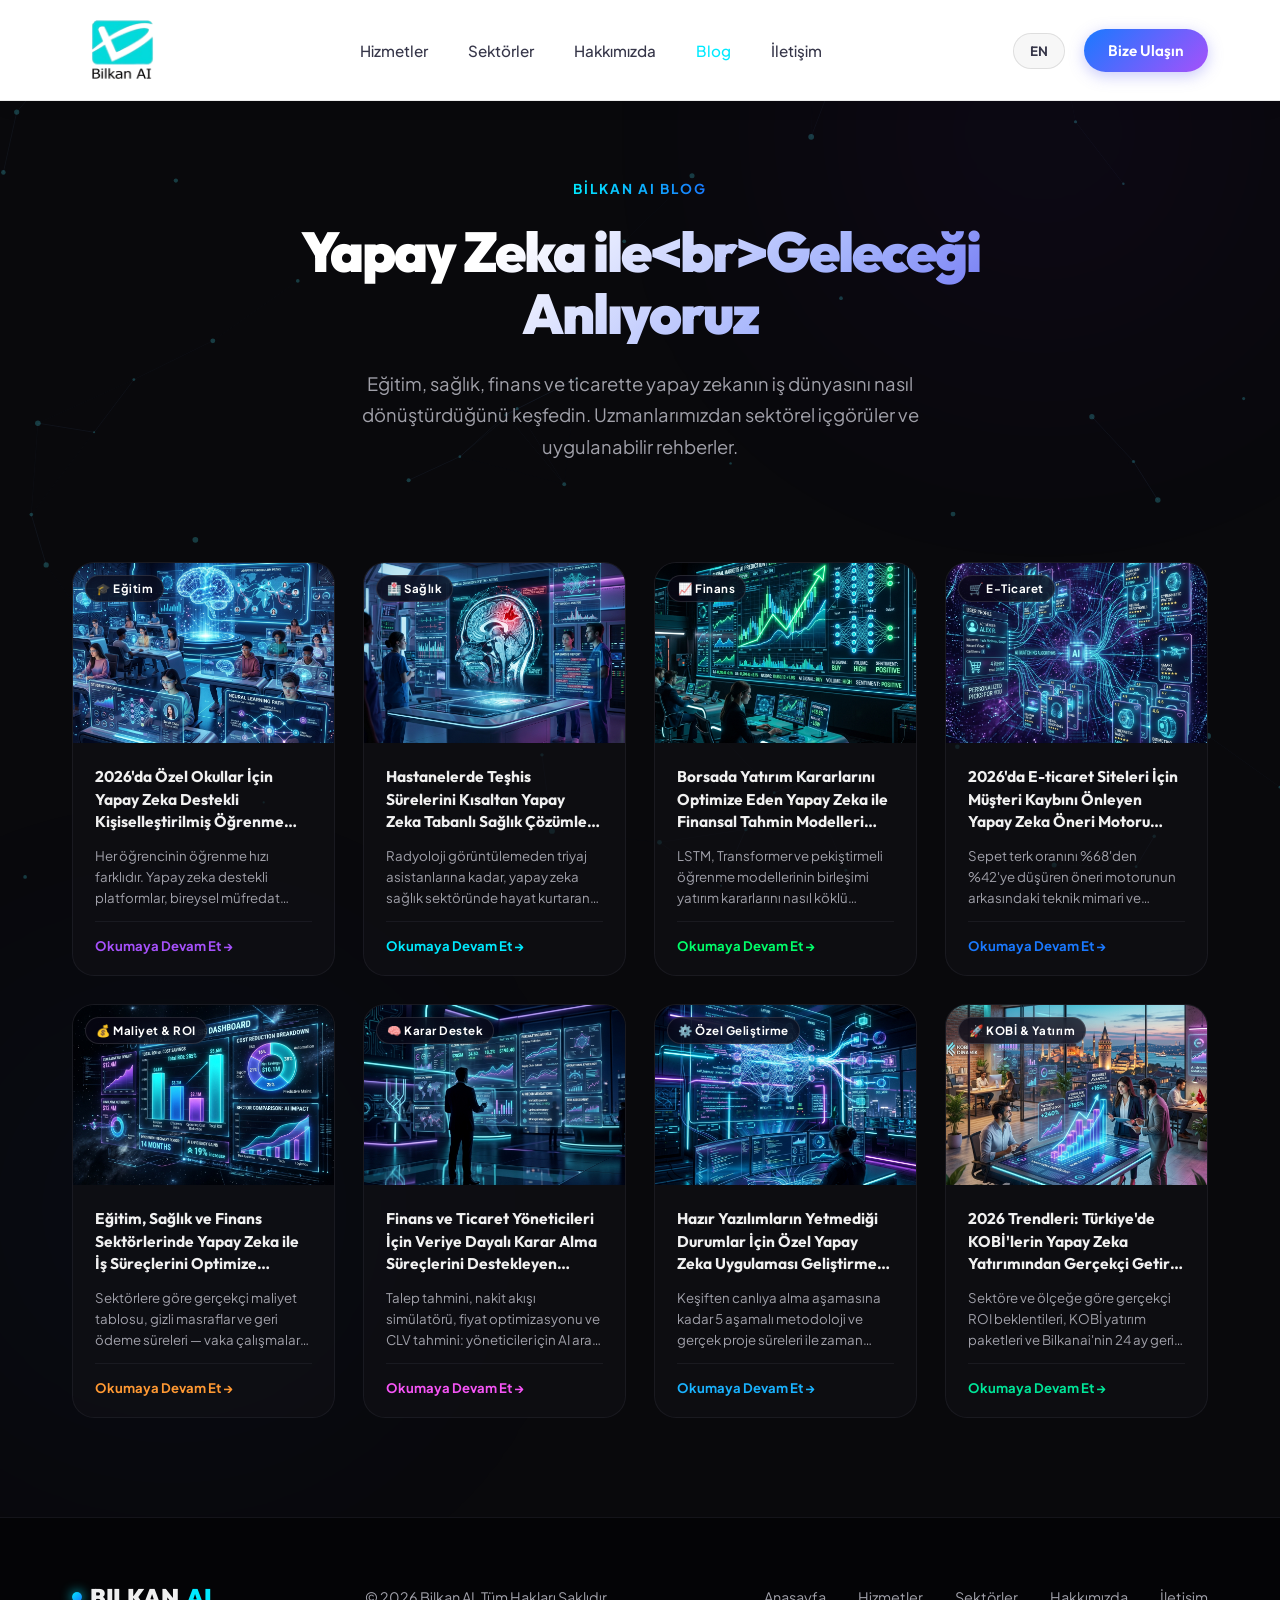
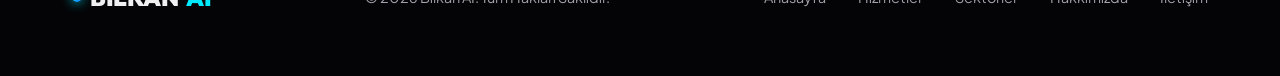
==== commit 714b986e: "Add favicon to index.html and blog.html" ====
--- a/blog.html
+++ b/blog.html
@@ -5,6 +5,7 @@
   <meta name="viewport" content="width=device-width, initial-scale=1.0">
   <title data-tr="Blog – Bilkan AI | Yapay Zeka İçgörüleri" data-en="Blog – Bilkan AI | AI Insights">Blog – Bilkan AI | Yapay Zeka İçgörüleri</title>
   <meta name="description" content="Bilkan AI Blog: Eğitim, sağlık, finans ve ticarette yapay zekanın geleceğini şekillendiren içgörüler ve rehberler." data-tr-content="Bilkan AI Blog: Eğitim, sağlık, finans ve ticarette yapay zekanın geleceğini şekillendiren içgörüler ve rehberler." data-en-content="Bilkan AI Blog: Insights and guides shaping the future of AI in education, healthcare, finance, and commerce.">
+  <link rel="icon" type="image/png" href="bilkan ai_logo.png">
   <link rel="stylesheet" href="styles.css">
   <link rel="stylesheet" href="blog.css">
 </head>
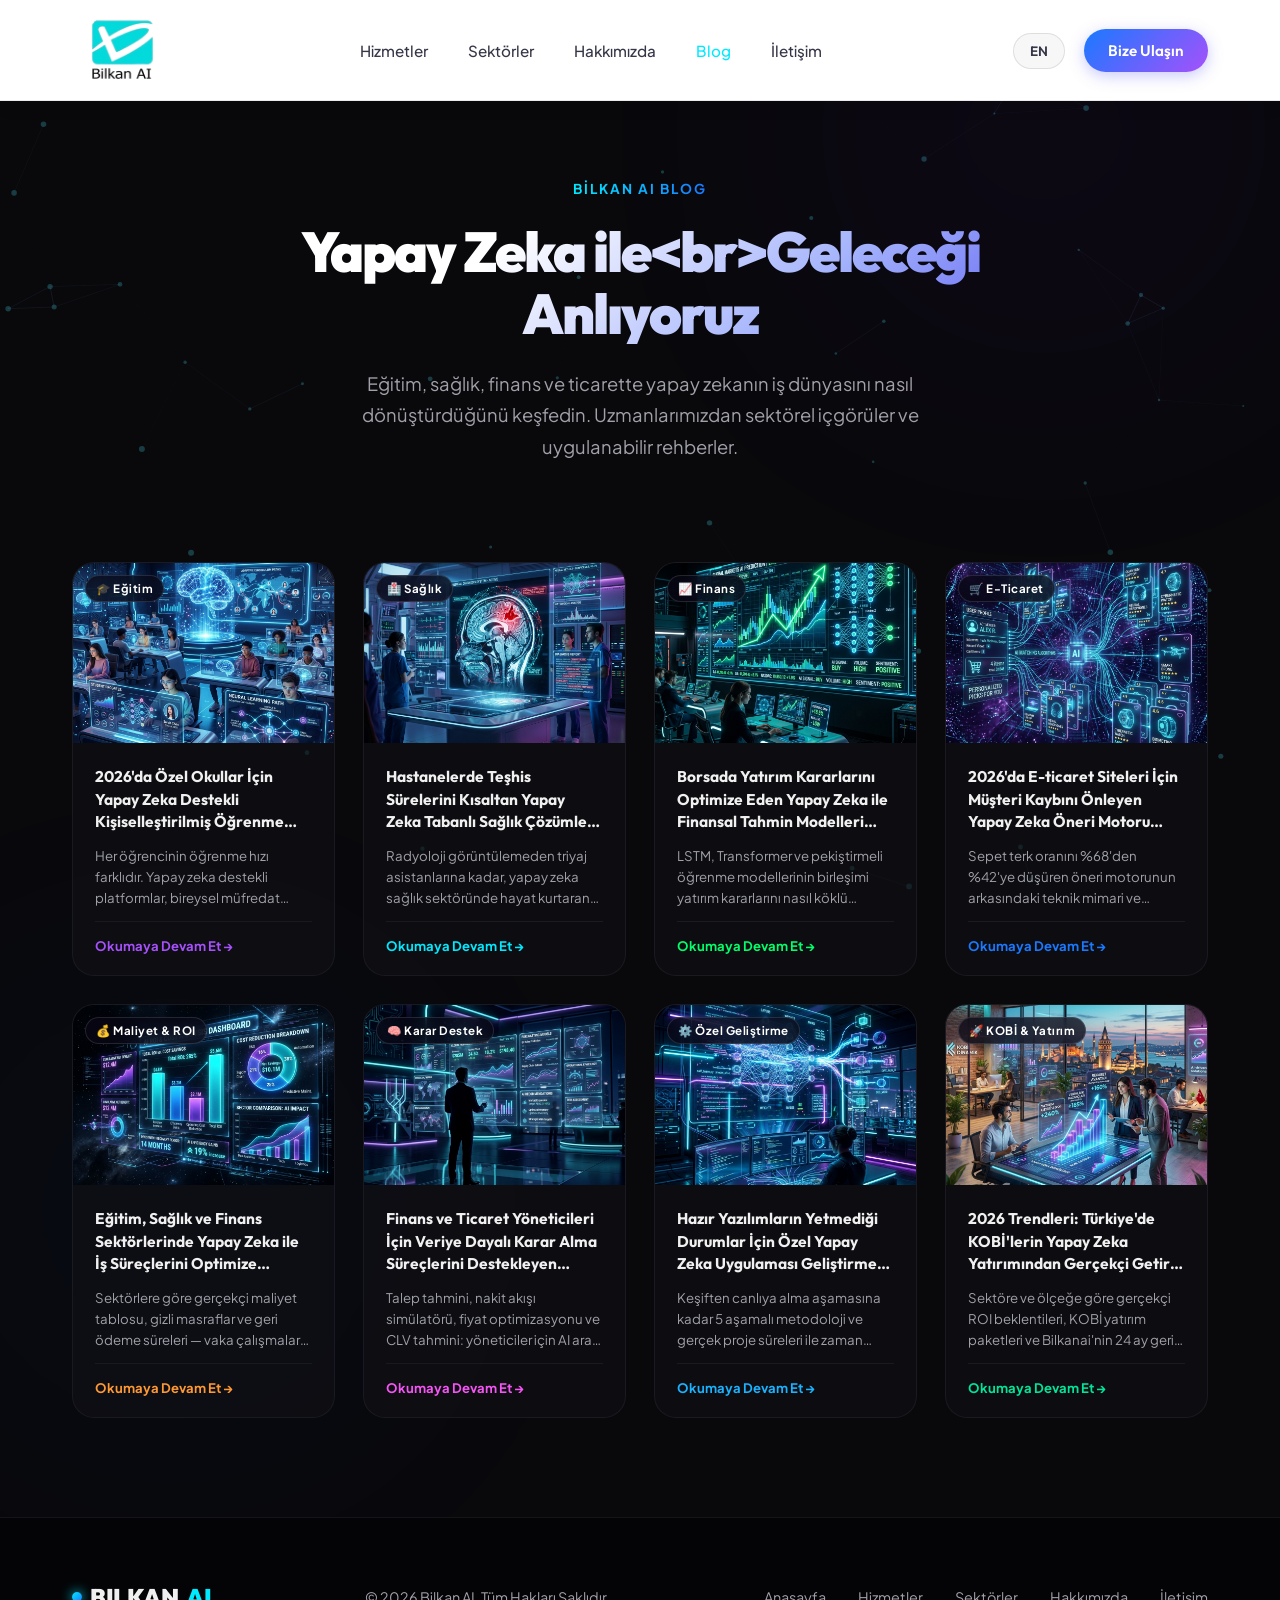
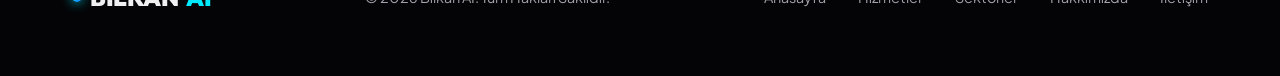
==== commit 852470b7: "Configure clean URLs and remove .html extensions from navigation links" ====
--- a/blog.html
+++ b/blog.html
@@ -19,21 +19,21 @@
   <!-- Header -->
   <header>
     <div class="container nav-container">
-      <a href="index.html" class="logo">
+      <a href="index" class="logo">
         <img src="bilkan ai_logo.png" alt="Bilkan AI Logo" class="logo-img">
       </a>
       <nav>
         <ul>
-          <li><a href="index.html#hizmetler" data-tr="Hizmetler" data-en="Services">Hizmetler</a></li>
-          <li><a href="index.html#sektorler" data-tr="Sektörler" data-en="Sectors">Sektörler</a></li>
-          <li><a href="index.html#hakkimizda" data-tr="Hakkımızda" data-en="About Us">Hakkımızda</a></li>
-          <li><a href="blog.html" class="nav-active" data-tr="Blog" data-en="Blog">Blog</a></li>
-          <li><a href="index.html#iletisim" data-tr="İletişim" data-en="Contact">İletişim</a></li>
+          <li><a href="index#hizmetler" data-tr="Hizmetler" data-en="Services">Hizmetler</a></li>
+          <li><a href="index#sektorler" data-tr="Sektörler" data-en="Sectors">Sektörler</a></li>
+          <li><a href="index#hakkimizda" data-tr="Hakkımızda" data-en="About Us">Hakkımızda</a></li>
+          <li><a href="blog" class="nav-active" data-tr="Blog" data-en="Blog">Blog</a></li>
+          <li><a href="index#iletisim" data-tr="İletişim" data-en="Contact">İletişim</a></li>
         </ul>
       </nav>
       <div class="header-actions">
         <button id="lang-switch" class="lang-btn" aria-label="Language Switcher">EN</button>
-        <a href="index.html#iletisim" class="cta-btn" data-tr="Bize Ulaşın" data-en="Contact Us">Bize Ulaşın</a>
+        <a href="index#iletisim" class="cta-btn" data-tr="Bize Ulaşın" data-en="Contact Us">Bize Ulaşın</a>
       </div>
     </div>
   </header>
@@ -595,11 +595,11 @@
       </a>
       <div class="footer-copy" data-tr="© 2026 Bilkan AI. Tüm Hakları Saklıdır." data-en="© 2026 Bilkan AI. All Rights Reserved.">© 2026 Bilkan AI. Tüm Hakları Saklıdır.</div>
       <div class="footer-links">
-        <a href="index.html" data-tr="Anasayfa" data-en="Home">Anasayfa</a>
-        <a href="index.html#hizmetler" data-tr="Hizmetler" data-en="Services">Hizmetler</a>
-        <a href="index.html#sektorler" data-tr="Sektörler" data-en="Sectors">Sektörler</a>
-        <a href="index.html#hakkimizda" data-tr="Hakkımızda" data-en="About Us">Hakkımızda</a>
-        <a href="index.html#iletisim" data-tr="İletişim" data-en="Contact">İletişim</a>
+        <a href="index" data-tr="Anasayfa" data-en="Home">Anasayfa</a>
+        <a href="index#hizmetler" data-tr="Hizmetler" data-en="Services">Hizmetler</a>
+        <a href="index#sektorler" data-tr="Sektörler" data-en="Sectors">Sektörler</a>
+        <a href="index#hakkimizda" data-tr="Hakkımızda" data-en="About Us">Hakkımızda</a>
+        <a href="index#iletisim" data-tr="İletişim" data-en="Contact">İletişim</a>
       </div>
     </div>
   </footer>
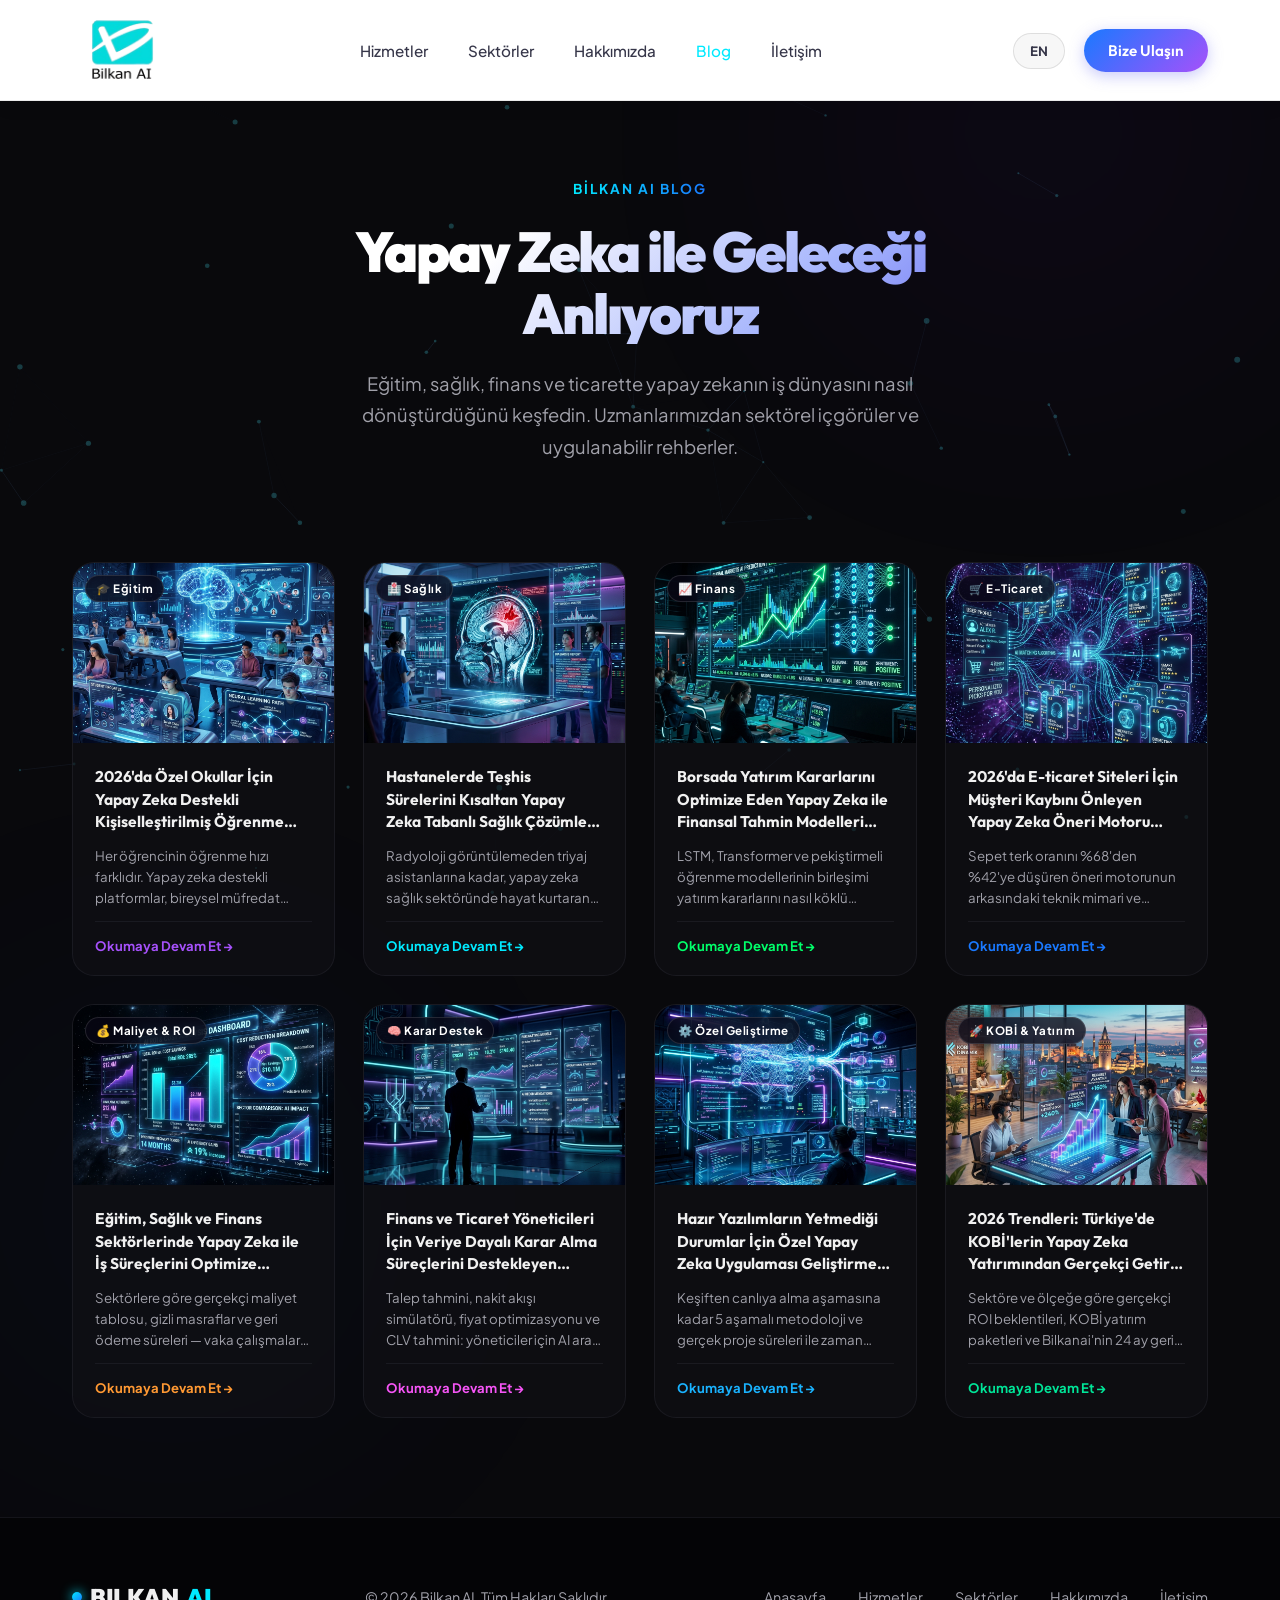
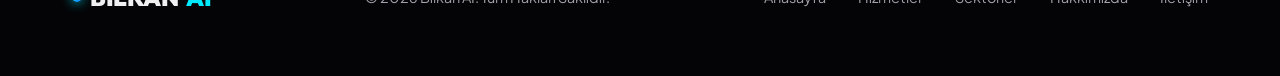
==== commit 25a8749e: "Remove line break from blog hero title" ====
--- a/blog.html
+++ b/blog.html
@@ -43,7 +43,7 @@
     <div class="container">
       <div class="blog-hero-content">
         <span class="section-label" data-tr="Bilkan AI Blog" data-en="Bilkan AI Blog">Bilkan AI Blog</span>
-        <h1 class="blog-hero-title" data-tr="Yapay Zeka ile<br>Geleceği Anlıyoruz" data-en="Understanding the<br>Future with AI">Yapay Zeka ile<br>Geleceği Anlıyoruz</h1>
+        <h1 class="blog-hero-title" data-tr="Yapay Zeka ile Geleceği Anlıyoruz" data-en="Understanding the Future with AI">Yapay Zeka ile Geleceği Anlıyoruz</h1>
         <p class="blog-hero-desc" data-tr="Eğitim, sağlık, finans ve ticarette yapay zekanın iş dünyasını nasıl dönüştürdüğünü keşfedin. Uzmanlarımızdan sektörel içgörüler ve uygulanabilir rehberler." data-en="Discover how artificial intelligence is transforming the business world in education, healthcare, finance, and commerce. Sectoral insights and actionable guides from our experts.">Eğitim, sağlık, finans ve ticarette yapay zekanın iş dünyasını nasıl dönüştürdüğünü keşfedin. Uzmanlarımızdan sektörel içgörüler ve uygulanabilir rehberler.</p>
       </div>
     </div>
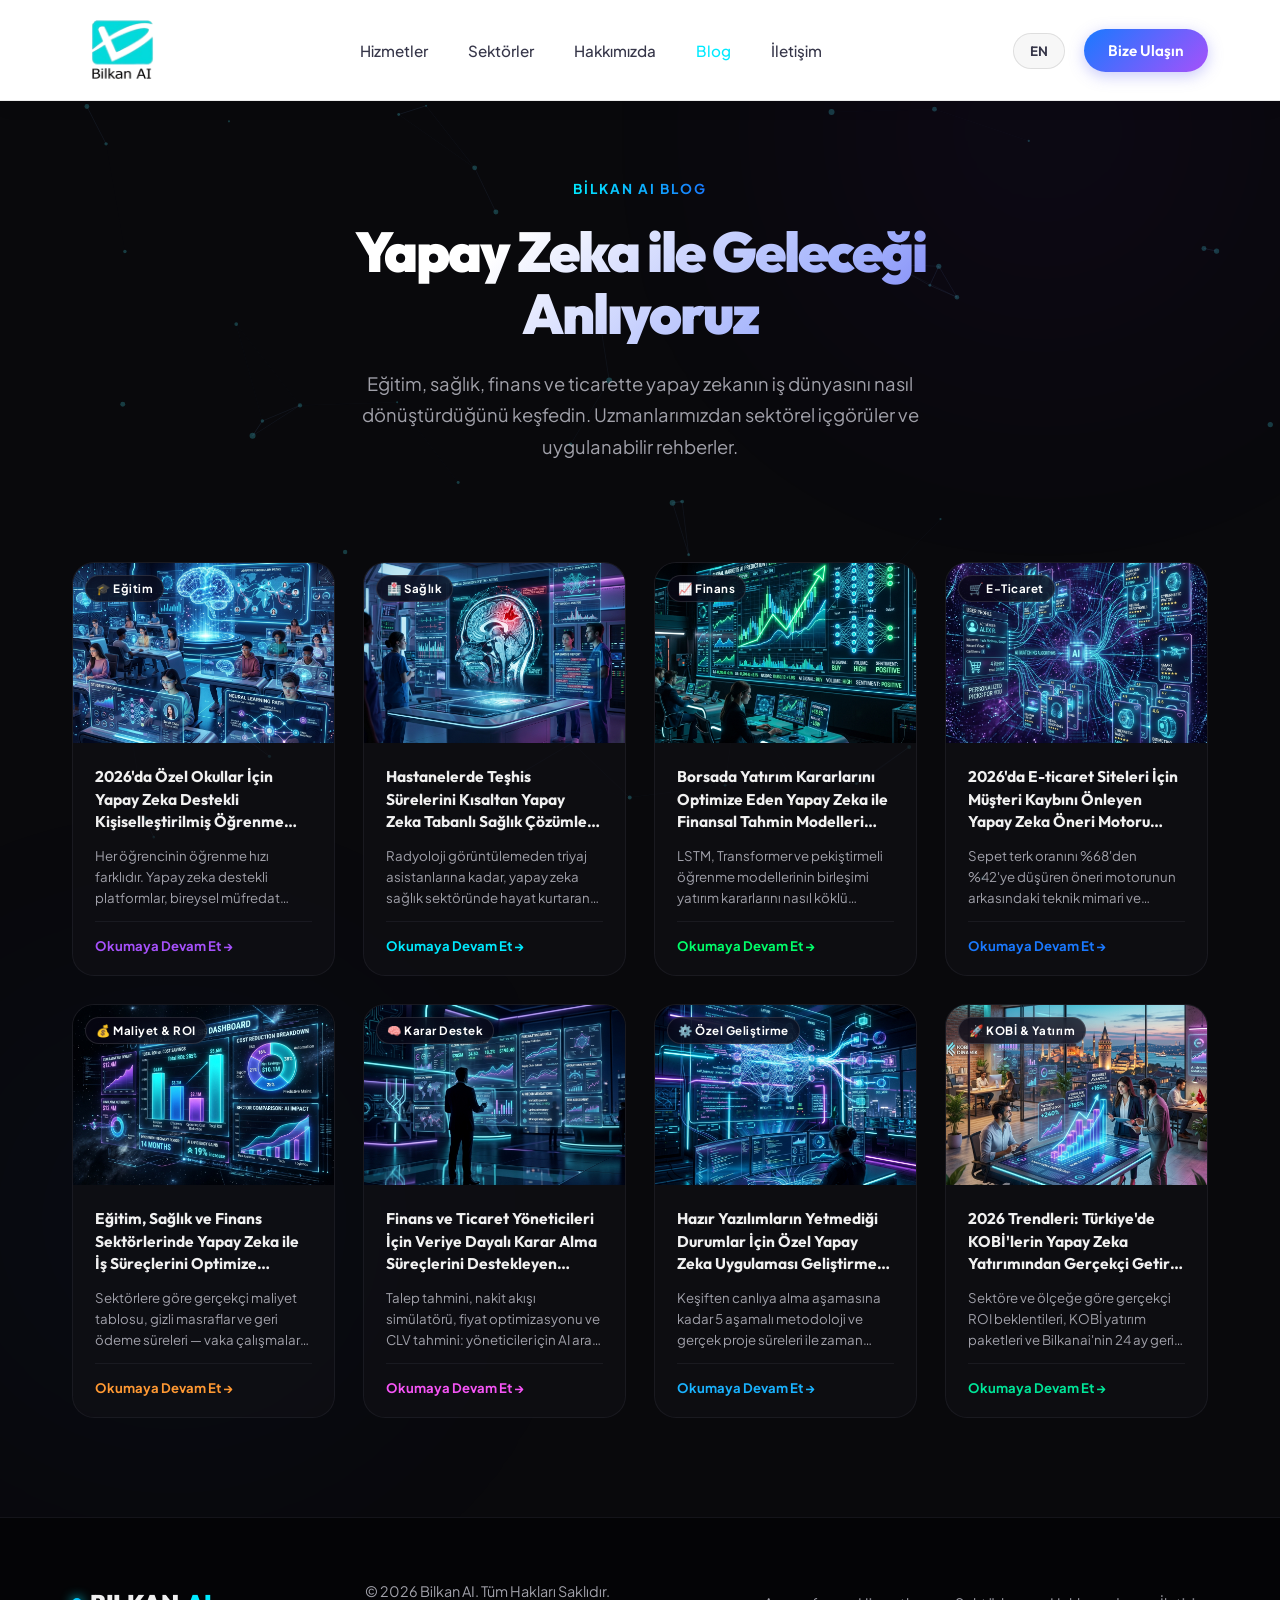
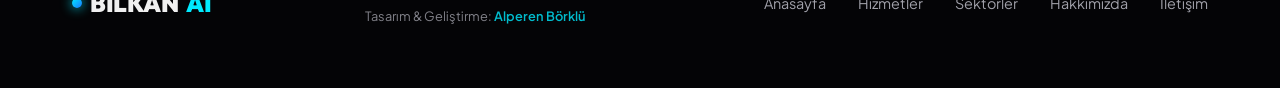
==== commit 30c590fd: "feat: clean routing without hashes and add footer credit link" ====
--- a/blog.html
+++ b/blog.html
@@ -19,21 +19,21 @@
   <!-- Header -->
   <header>
     <div class="container nav-container">
-      <a href="index" class="logo">
+      <a href="/" class="logo">
         <img src="bilkan ai_logo.png" alt="Bilkan AI Logo" class="logo-img">
       </a>
       <nav>
         <ul>
-          <li><a href="index#hizmetler" data-tr="Hizmetler" data-en="Services">Hizmetler</a></li>
-          <li><a href="index#sektorler" data-tr="Sektörler" data-en="Sectors">Sektörler</a></li>
-          <li><a href="index#hakkimizda" data-tr="Hakkımızda" data-en="About Us">Hakkımızda</a></li>
-          <li><a href="blog" class="nav-active" data-tr="Blog" data-en="Blog">Blog</a></li>
-          <li><a href="index#iletisim" data-tr="İletişim" data-en="Contact">İletişim</a></li>
+          <li><a href="/hizmetler" data-tr="Hizmetler" data-en="Services">Hizmetler</a></li>
+          <li><a href="/sektorler" data-tr="Sektörler" data-en="Sectors">Sektörler</a></li>
+          <li><a href="/hakkimizda" data-tr="Hakkımızda" data-en="About Us">Hakkımızda</a></li>
+          <li><a href="/blog" class="nav-active" data-tr="Blog" data-en="Blog">Blog</a></li>
+          <li><a href="/iletisim" data-tr="İletişim" data-en="Contact">İletişim</a></li>
         </ul>
       </nav>
       <div class="header-actions">
         <button id="lang-switch" class="lang-btn" aria-label="Language Switcher">EN</button>
-        <a href="index#iletisim" class="cta-btn" data-tr="Bize Ulaşın" data-en="Contact Us">Bize Ulaşın</a>
+        <a href="/iletisim" class="cta-btn" data-tr="Bize Ulaşın" data-en="Contact Us">Bize Ulaşın</a>
       </div>
     </div>
   </header>
@@ -217,7 +217,7 @@
       <div class="post-cta-box">
         <h3>Bilkanai Farkı</h3>
         <p>Biz, sadece bir yazılım sunmuyoruz. Okulunuzun ihtiyaçlarına özel: Veri gizliliği politikaları (KVKK ve GDPR uyumlu), öğretmen eğitim programları, 7/24 teknik destek ve model güncelleme hizmeti sağlıyoruz.</p>
-        <a href="index.html#iletisim" class="btn-primary" style="text-decoration:none; display:inline-flex; align-items:center; gap:.5rem;">Bize Ulaşın →</a>
+        <a href="/iletisim" class="btn-primary" style="text-decoration:none; display:inline-flex; align-items:center; gap:.5rem;">Bize Ulaşın →</a>
       </div>
     </div>
 
@@ -249,7 +249,7 @@
       <div class="post-cta-box">
         <h3>Bilkan AI Difference</h3>
         <p>We do not just offer software. We provide solutions customized to your school's needs: Data privacy policies (KVKK and GDPR compliant), teacher training programs, 24/7 technical support, and model update services.</p>
-        <a href="index.html#iletisim" class="btn-primary" style="text-decoration:none; display:inline-flex; align-items:center; gap:.5rem;">Contact Us →</a>
+        <a href="/iletisim" class="btn-primary" style="text-decoration:none; display:inline-flex; align-items:center; gap:.5rem;">Contact Us →</a>
       </div>
     </div>
 
@@ -273,7 +273,7 @@
       <div class="post-cta-box">
         <h3>Bilkanai Farkı</h3>
         <p>Modellerimiz Türk hastanelerinin gerçek verileriyle eğitilmiştir, tıp fakültelerindeki uzman hekimlerle birlikte geliştirilmiştir.</p>
-        <a href="index.html#iletisim" class="btn-primary" style="text-decoration:none; display:inline-flex; align-items:center; gap:.5rem;">Bize Ulaşın →</a>
+        <a href="/iletisim" class="btn-primary" style="text-decoration:none; display:inline-flex; align-items:center; gap:.5rem;">Bize Ulaşın →</a>
       </div>
     </div>
 
@@ -297,7 +297,7 @@
       <div class="post-cta-box">
         <h3>Bilkan AI Difference</h3>
         <p>Our models are trained on real Turkish hospital data and developed together with medical specialists from top faculties.</p>
-        <a href="index.html#iletisim" class="btn-primary" style="text-decoration:none; display:inline-flex; align-items:center; gap:.5rem;">Contact Us →</a>
+        <a href="/iletisim" class="btn-primary" style="text-decoration:none; display:inline-flex; align-items:center; gap:.5rem;">Contact Us →</a>
       </div>
     </div>
 
@@ -321,7 +321,7 @@
       <div class="post-cta-box">
         <h3>Bilkanai Farkı</h3>
         <p>Modellerimiz Türkiye piyasalarına özel olarak eğitilmiştir (BIST, VİOP, Döviz). Geçmiş 10 yılın 50 milyondan fazla işlem verisini analiz ettik.</p>
-        <a href="index.html#iletisim" class="btn-primary" style="text-decoration:none; display:inline-flex; align-items:center; gap:.5rem;">Bize Ulaşın →</a>
+        <a href="/iletisim" class="btn-primary" style="text-decoration:none; display:inline-flex; align-items:center; gap:.5rem;">Bize Ulaşın →</a>
       </div>
     </div>
 
@@ -345,7 +345,7 @@
       <div class="post-cta-box">
         <h3>Bilkan AI Difference</h3>
         <p>Our models are trained specifically for Turkish markets (BIST, VIOP, Foreign Exchange). We analyzed more than 50 million transaction data points from the past 10 years.</p>
-        <a href="index.html#iletisim" class="btn-primary" style="text-decoration:none; display:inline-flex; align-items:center; gap:.5rem;">Contact Us →</a>
+        <a href="/iletisim" class="btn-primary" style="text-decoration:none; display:inline-flex; align-items:center; gap:.5rem;">Contact Us →</a>
       </div>
     </div>
 
@@ -366,7 +366,7 @@
       <div class="post-cta-box">
         <h3>Bilkanai Farkı</h3>
         <p>Modelimiz Türk e-ticaret sitelerinin verileriyle eğitilmiştir. API'mizle 1 haftada öneri motorunuzu devreye alın. Performans garantisi: Sepet terk oranınızda 3 ay içinde en az %15 iyileşme.</p>
-        <a href="index.html#iletisim" class="btn-primary" style="text-decoration:none; display:inline-flex; align-items:center; gap:.5rem;">Bize Ulaşın →</a>
+        <a href="/iletisim" class="btn-primary" style="text-decoration:none; display:inline-flex; align-items:center; gap:.5rem;">Bize Ulaşın →</a>
       </div>
     </div>
 
@@ -387,7 +387,7 @@
       <div class="post-cta-box">
         <h3>Bilkan AI Difference</h3>
         <p>Our model is trained on Turkish e-commerce site data. Activate your recommendation engine in 1 week with our API. Performance guarantee: At least 15% improvement in your cart abandonment rate within 3 months.</p>
-        <a href="index.html#iletisim" class="btn-primary" style="text-decoration:none; display:inline-flex; align-items:center; gap:.5rem;">Contact Us →</a>
+        <a href="/iletisim" class="btn-primary" style="text-decoration:none; display:inline-flex; align-items:center; gap:.5rem;">Contact Us →</a>
       </div>
     </div>
 
@@ -406,7 +406,7 @@
       <div class="post-cta-box">
         <h3>Bilkanai Farkı</h3>
         <p>Şeffaf fiyatlandırma, esnek ödeme (3–9 taksit) ve performans garantisi. Modeliniz çalışmazsa ücret iadesi.</p>
-        <a href="index.html#iletisim" class="btn-primary" style="text-decoration:none; display:inline-flex; align-items:center; gap:.5rem;">Özel Teklif Al →</a>
+        <a href="/iletisim" class="btn-primary" style="text-decoration:none; display:inline-flex; align-items:center; gap:.5rem;">Özel Teklif Al →</a>
       </div>
     </div>
 
@@ -425,7 +425,7 @@
       <div class="post-cta-box">
         <h3>Bilkan AI Difference</h3>
         <p>Transparent pricing, flexible payment (3–9 installments), and performance guarantee. Refund if your model does not work.</p>
-        <a href="index.html#iletisim" class="btn-primary" style="text-decoration:none; display:inline-flex; align-items:center; gap:.5rem;">Get Special Offer →</a>
+        <a href="/iletisim" class="btn-primary" style="text-decoration:none; display:inline-flex; align-items:center; gap:.5rem;">Get Special Offer →</a>
       </div>
     </div>
 
@@ -448,7 +448,7 @@
       <div class="post-cta-box">
         <h3>Bilkanai Farkı</h3>
         <p>Karar destek sistemlerimizi 1 ay boyunca kendi verilerinizle test edin, beğenmezseniz ücret ödemezsiniz. SAP, Logo, Microgram gibi sistemlerinizle entegre çalışır.</p>
-        <a href="index.html#iletisim" class="btn-primary" style="text-decoration:none; display:inline-flex; align-items:center; gap:.5rem;">Bize Ulaşın →</a>
+        <a href="/iletisim" class="btn-primary" style="text-decoration:none; display:inline-flex; align-items:center; gap:.5rem;">Bize Ulaşın →</a>
       </div>
     </div>
 
@@ -471,7 +471,7 @@
       <div class="post-cta-box">
         <h3>Bilkan AI Difference</h3>
         <p>Test our decision support systems with your own data for 1 month; if you don't like it, you don't pay. Works integrated with systems like SAP, Logo, Microgram.</p>
-        <a href="index.html#iletisim" class="btn-primary" style="text-decoration:none; display:inline-flex; align-items:center; gap:.5rem;">Contact Us →</a>
+        <a href="/iletisim" class="btn-primary" style="text-decoration:none; display:inline-flex; align-items:center; gap:.5rem;">Contact Us →</a>
       </div>
     </div>
 
@@ -495,7 +495,7 @@
       <div class="post-cta-box">
         <h3>Bilkanai Farkı</h3>
         <p>Agile yaklaşım: 2 haftada bir çalışan ara versiyon gösteririz. Sabit fiyat + zaman garantisi: süreyi aşarsak ekstra gün ücreti almayız.</p>
-        <a href="index.html#iletisim" class="btn-primary" style="text-decoration:none; display:inline-flex; align-items:center; gap:.5rem;">Görüşme Talep Et →</a>
+        <a href="/iletisim" class="btn-primary" style="text-decoration:none; display:inline-flex; align-items:center; gap:.5rem;">Görüşme Talep Et →</a>
       </div>
     </div>
 
@@ -519,7 +519,7 @@
       <div class="post-cta-box">
         <h3>Bilkan AI Difference</h3>
         <p>Agile approach: We show working intermediate versions every 2 weeks. Fixed price + time guarantee: we do not charge extra daily fees if we exceed the duration.</p>
-        <a href="index.html#iletisim" class="btn-primary" style="text-decoration:none; display:inline-flex; align-items:center; gap:.5rem;">Request Consultation →</a>
+        <a href="/iletisim" class="btn-primary" style="text-decoration:none; display:inline-flex; align-items:center; gap:.5rem;">Request Consultation →</a>
       </div>
     </div>
 
@@ -548,7 +548,7 @@
       <div class="post-cta-box">
         <h3>24 Ay Geri Ödeme Garantisi</h3>
         <p>Hiçbir KOBİ müşterimiz yaptığı yatırımı 24 aydan daha uzun sürede geri ödemedi. Siz de geri ödemezseniz, farkı biz tazmin ederiz.</p>
-        <a href="index.html#iletisim" class="btn-primary" style="text-decoration:none; display:inline-flex; align-items:center; gap:.5rem;">Ücretsiz Ön Görüşme →</a>
+        <a href="/iletisim" class="btn-primary" style="text-decoration:none; display:inline-flex; align-items:center; gap:.5rem;">Ücretsiz Ön Görüşme →</a>
       </div>
     </div>
 
@@ -580,7 +580,7 @@
       <div class="post-cta-box">
         <h3>24-Month Payback Guarantee</h3>
         <p>None of our SMB clients had a payback period longer than 24 months. If your investment does not pay back in 24 months, we will compensate the difference.</p>
-        <a href="index.html#iletisim" class="btn-primary" style="text-decoration:none; display:inline-flex; align-items:center; gap:.5rem;">Free Consultation →</a>
+        <a href="/iletisim" class="btn-primary" style="text-decoration:none; display:inline-flex; align-items:center; gap:.5rem;">Free Consultation →</a>
       </div>
     </div>
 
@@ -589,17 +589,23 @@
   <!-- Footer -->
   <footer>
     <div class="container footer-container">
-      <a href="index.html" class="logo footer-logo">
+      <a href="/" class="logo footer-logo">
         <div class="logo-dot"></div>
         BILKAN<span>AI</span>
       </a>
-      <div class="footer-copy" data-tr="© 2026 Bilkan AI. Tüm Hakları Saklıdır." data-en="© 2026 Bilkan AI. All Rights Reserved.">© 2026 Bilkan AI. Tüm Hakları Saklıdır.</div>
+      <div class="footer-copy">
+        <div data-tr="© 2026 Bilkan AI. Tüm Hakları Saklıdır." data-en="© 2026 Bilkan AI. All Rights Reserved.">© 2026 Bilkan AI. Tüm Hakları Saklıdır.</div>
+        <div class="footer-credit" style="margin-top: 0.5rem; font-size: 0.8rem; opacity: 0.8;">
+          <span data-tr="Tasarım & Geliştirme: " data-en="Designed & developed by ">Tasarım & Geliştirme: </span>
+          <a href="https://alperenborklu.com/" target="_blank" rel="noopener" style="color: var(--accent-cyan); text-decoration: none; font-weight: 600; transition: color 0.2s;">Alperen Börklü</a>
+        </div>
+      </div>
       <div class="footer-links">
-        <a href="index" data-tr="Anasayfa" data-en="Home">Anasayfa</a>
-        <a href="index#hizmetler" data-tr="Hizmetler" data-en="Services">Hizmetler</a>
-        <a href="index#sektorler" data-tr="Sektörler" data-en="Sectors">Sektörler</a>
-        <a href="index#hakkimizda" data-tr="Hakkımızda" data-en="About Us">Hakkımızda</a>
-        <a href="index#iletisim" data-tr="İletişim" data-en="Contact">İletişim</a>
+        <a href="/" data-tr="Anasayfa" data-en="Home">Anasayfa</a>
+        <a href="/hizmetler" data-tr="Hizmetler" data-en="Services">Hizmetler</a>
+        <a href="/sektorler" data-tr="Sektörler" data-en="Sectors">Sektörler</a>
+        <a href="/hakkimizda" data-tr="Hakkımızda" data-en="About Us">Hakkımızda</a>
+        <a href="/iletisim" data-tr="İletişim" data-en="Contact">İletişim</a>
       </div>
     </div>
   </footer>
--- a/styles.css
+++ b/styles.css
@@ -1140,3 +1140,8 @@
     text-align: center;
   }
 }
+
+.footer-credit a:hover {
+  color: var(--accent-purple) !important;
+  text-decoration: underline !important;
+}
--- a/blog.css
+++ b/blog.css
@@ -496,3 +496,8 @@
     gap: 1rem;
   }
 }
+
+.footer-credit a:hover {
+  color: var(--accent-purple) !important;
+  text-decoration: underline !important;
+}
